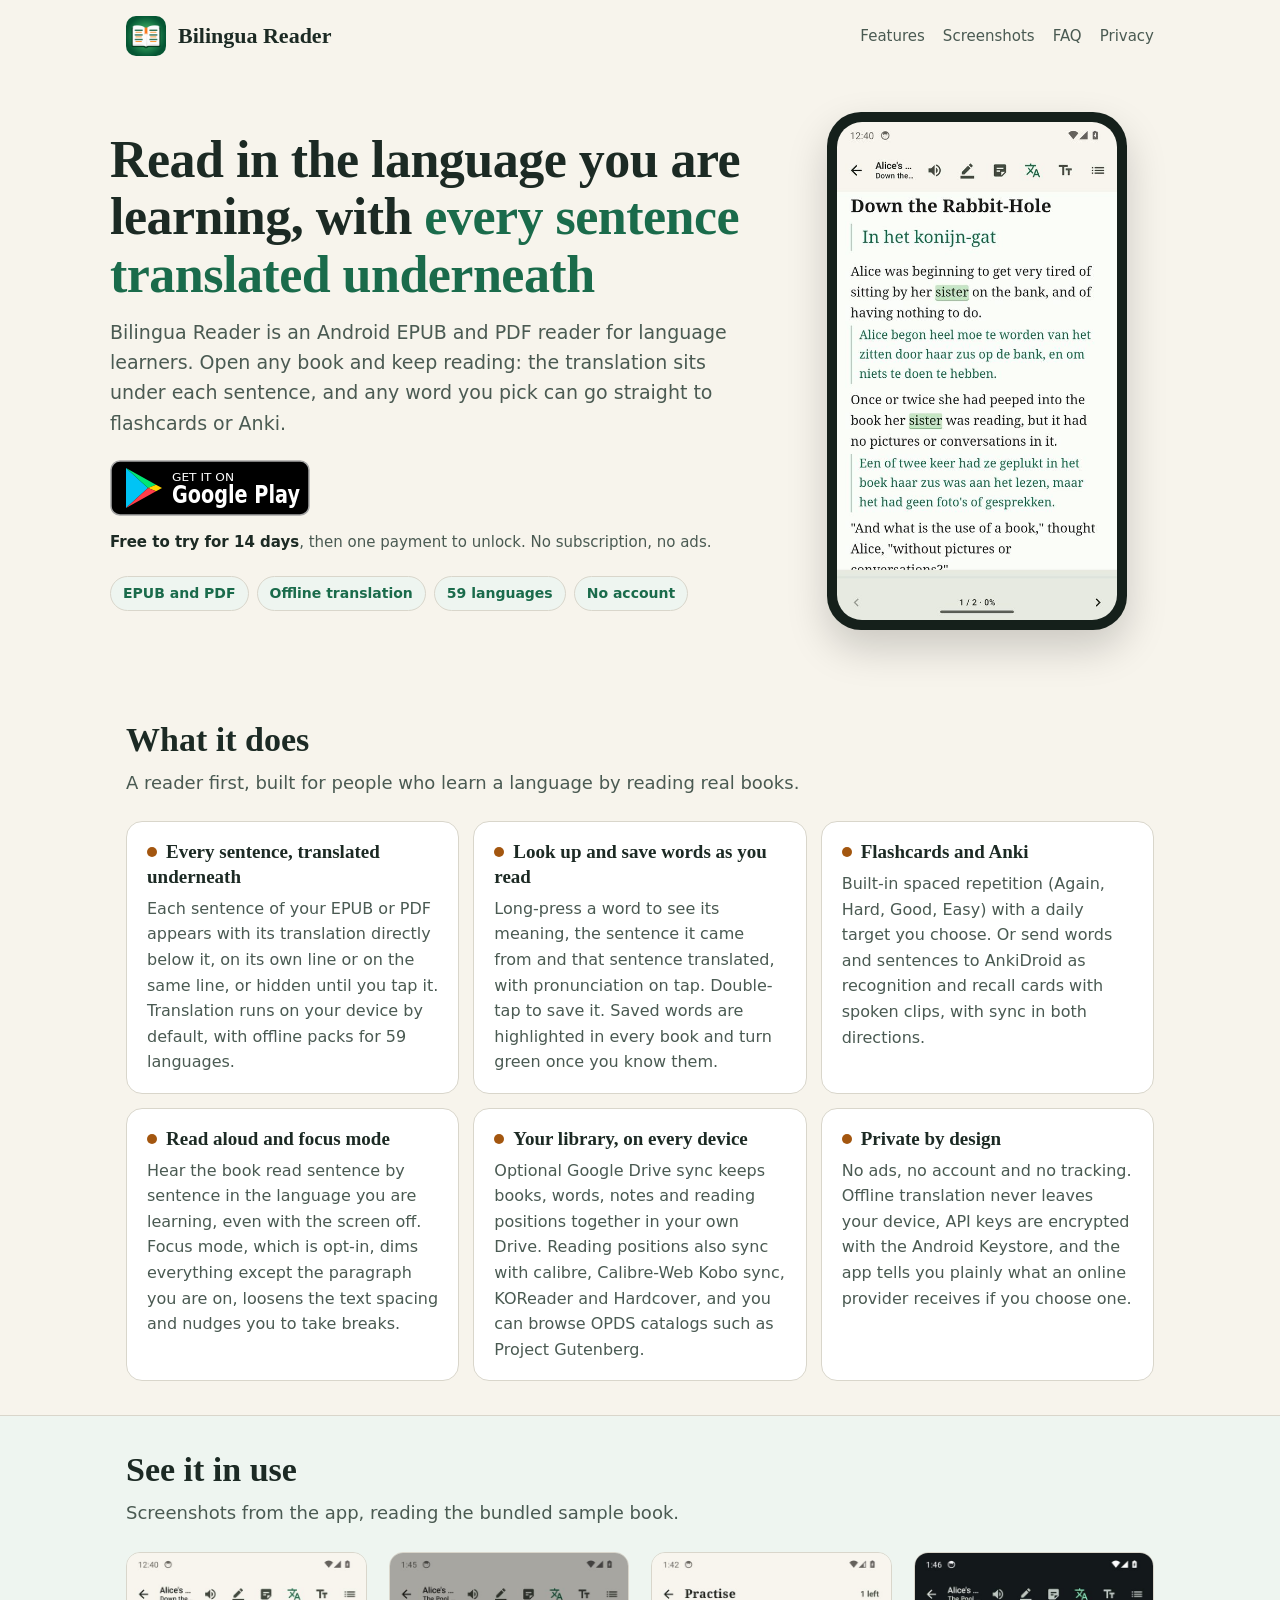
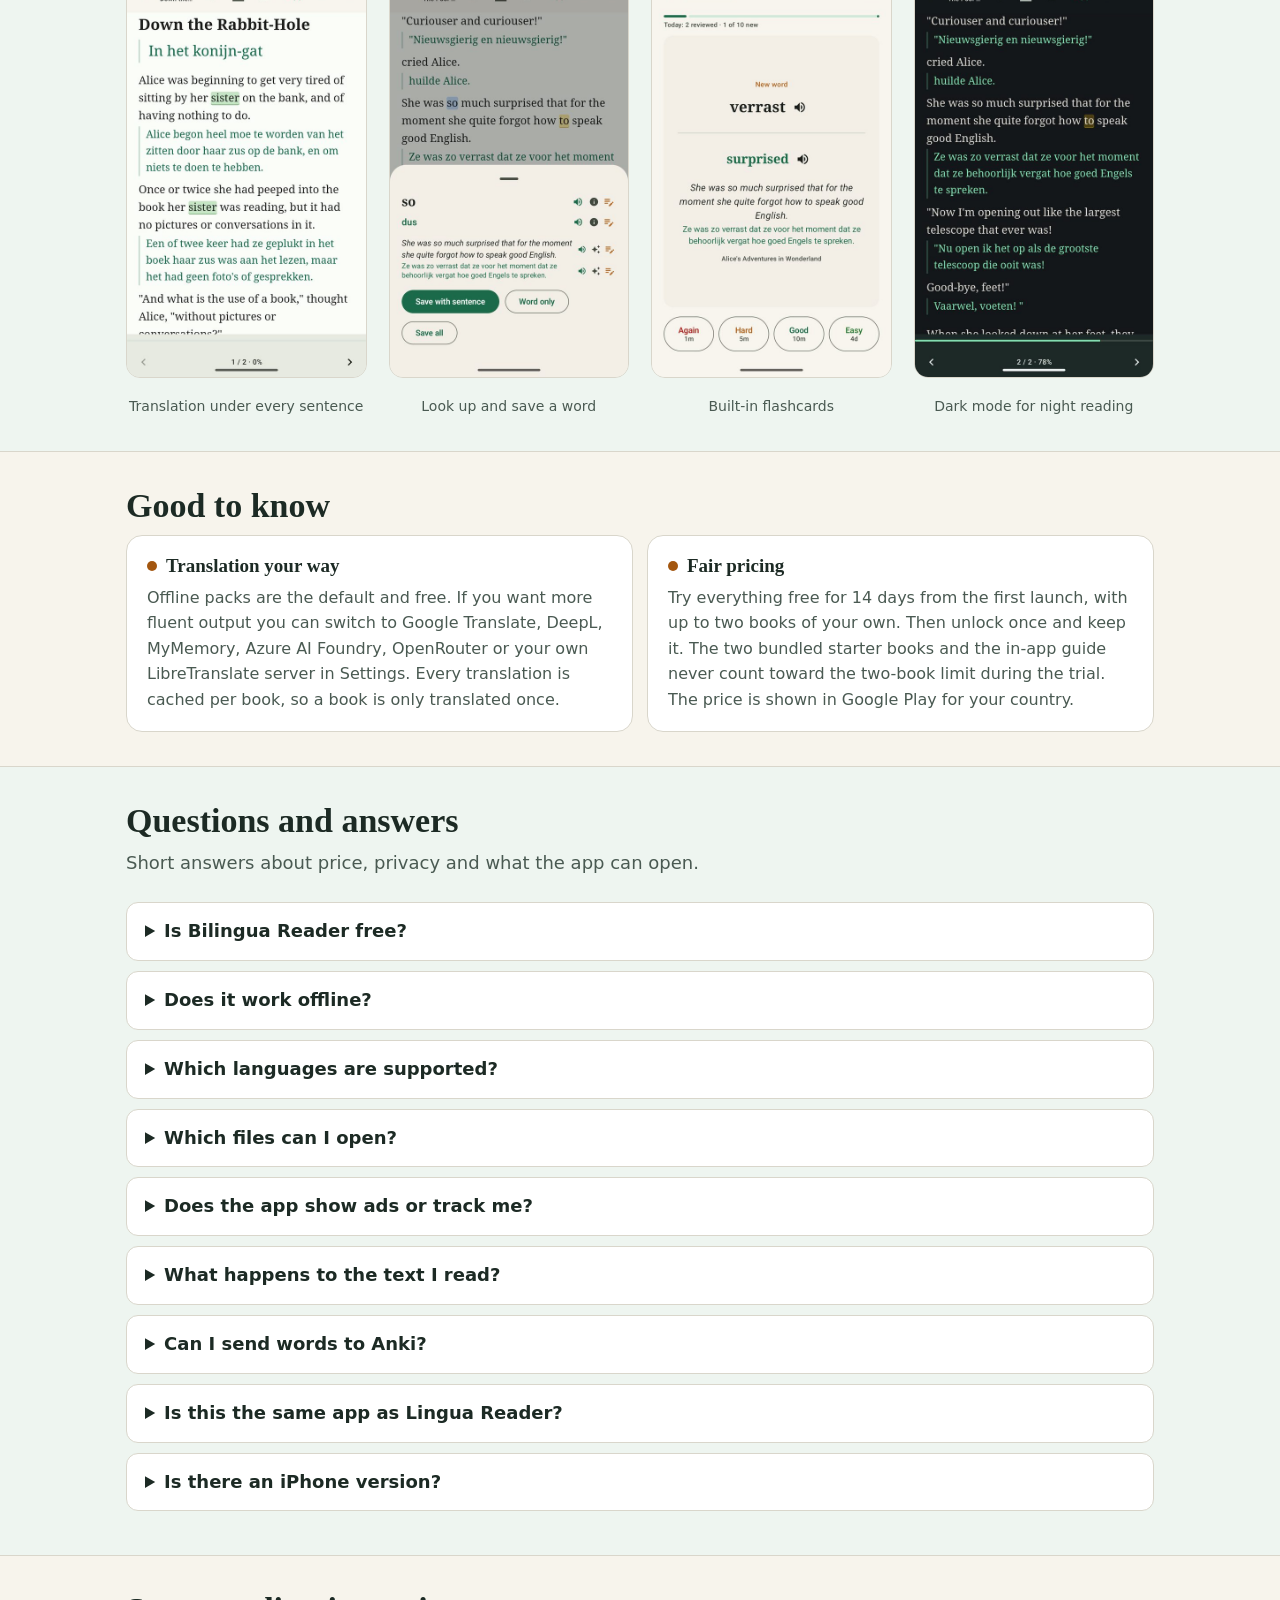
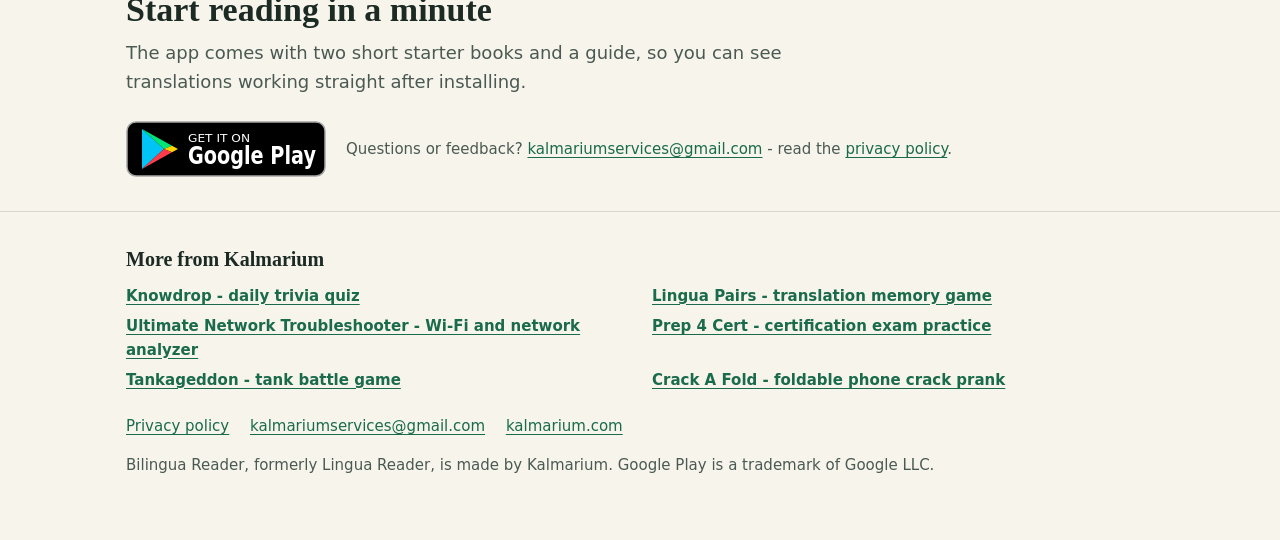
==== index.html @ aeceac7e "Add landing page, privacy policy HTML, SEO files and Pages config for bilingua.kalmarium.com Static " ====
<!doctype html>
<html lang="en">
<head>
<meta charset="utf-8">
<meta name="viewport" content="width=device-width, initial-scale=1">
<title>Bilingua Reader: Bilingual EPUB and PDF Reader for Learners</title>
<meta name="description" content="Android EPUB and PDF reader that shows every sentence with its translation underneath. Offline translation, no ads, a 14-day free trial.">
<link rel="canonical" href="https://bilingua.kalmarium.com/">
<meta name="theme-color" content="#1a6b4b">
<link rel="icon" type="image/png" href="/img/favicon.png">
<link rel="apple-touch-icon" href="/img/apple-touch-icon.png">
<meta property="og:site_name" content="Bilingua Reader">
<meta property="og:type" content="website">
<meta property="og:title" content="Bilingua Reader: Bilingual EPUB and PDF Reader for Learners">
<meta property="og:description" content="Android EPUB and PDF reader that shows every sentence with its translation underneath. Offline translation, no ads, a 14-day free trial.">
<meta property="og:url" content="https://bilingua.kalmarium.com/">
<meta property="og:image" content="https://bilingua.kalmarium.com/img/og-image.jpg">
<meta property="og:image:width" content="1200">
<meta property="og:image:height" content="630">
<meta property="og:image:alt" content="Bilingua Reader showing a book with each sentence translated underneath">
<meta name="twitter:card" content="summary_large_image">
<meta name="twitter:title" content="Bilingua Reader: Bilingual EPUB and PDF Reader for Learners">
<meta name="twitter:description" content="Android EPUB and PDF reader that shows every sentence with its translation underneath. Offline translation, no ads, a 14-day free trial.">
<meta name="twitter:image" content="https://bilingua.kalmarium.com/img/og-image.jpg">
<link rel="stylesheet" href="/style.css">
<script type="application/ld+json">
{
  "@context": "https://schema.org",
  "@type": "MobileApplication",
  "name": "Bilingua Reader",
  "alternateName": [
    "Bilingua: Bilingual Books EPUB",
    "Lingua Reader"
  ],
  "operatingSystem": "Android",
  "applicationCategory": "EducationalApplication",
  "description": "An EPUB and PDF reader for language learners. Every sentence is shown with its translation underneath, translation runs offline by default, and words you save go to built-in flashcards or AnkiDroid. Free to install with a 14-day free trial and a one-time in-app purchase to unlock it. No ads, no account, no tracking.",
  "url": "https://bilingua.kalmarium.com/",
  "installUrl": "https://play.google.com/store/apps/details?id=com.lingua.reader&referrer=utm_source%3Dwebsite%26utm_medium%3Dhero",
  "image": "https://bilingua.kalmarium.com/img/og-image.jpg",
  "screenshot": [
    "https://bilingua.kalmarium.com/img/reading.jpg",
    "https://bilingua.kalmarium.com/img/lookup.jpg",
    "https://bilingua.kalmarium.com/img/practice.jpg",
    "https://bilingua.kalmarium.com/img/dark.jpg"
  ],
  "inLanguage": "en",
  "offers": {
    "@type": "Offer",
    "price": "0",
    "priceCurrency": "EUR",
    "availability": "https://schema.org/InStock",
    "url": "https://play.google.com/store/apps/details?id=com.lingua.reader&referrer=utm_source%3Dwebsite%26utm_medium%3Dhero"
  },
  "publisher": {
    "@type": "Organization",
    "name": "Kalmarium",
    "url": "https://kalmarium.com"
  }
}
</script>
<script type="application/ld+json">
{
  "@context": "https://schema.org",
  "@type": "FAQPage",
  "mainEntity": [
    {
      "@type": "Question",
      "name": "Is Bilingua Reader free?",
      "acceptedAnswer": {
        "@type": "Answer",
        "text": "It is free to download and free to try. You get 14 days with everything unlocked, including up to two books of your own. After that you unlock it once with a single payment through Google Play. There is no subscription, and the purchase belongs to your Google account, so it follows you to a new phone."
      }
    },
    {
      "@type": "Question",
      "name": "Does it work offline?",
      "acceptedAnswer": {
        "@type": "Answer",
        "text": "Yes. By default translation runs on your device with downloadable language packs, so nothing you read is sent anywhere and it works without a connection. You download each pack once. Online translation providers are optional."
      }
    },
    {
      "@type": "Question",
      "name": "Which languages are supported?",
      "acceptedAnswer": {
        "@type": "Answer",
        "text": "The offline packs cover 59 languages, and the Languages screen shows what is already on your device. Online providers such as Google Translate, DeepL, MyMemory, Azure AI Foundry, OpenRouter or your own LibreTranslate server can be switched on in Settings if you want more fluent output."
      }
    },
    {
      "@type": "Question",
      "name": "Which files can I open?",
      "acceptedAnswer": {
        "@type": "Answer",
        "text": "EPUB books and PDFs. A PDF is re-flowed into readable text so sentence translation works there too. DRM-protected books cannot be opened, and a scanned PDF without a text layer cannot be translated because the app has no OCR."
      }
    },
    {
      "@type": "Question",
      "name": "Does the app show ads or track me?",
      "acceptedAnswer": {
        "@type": "Answer",
        "text": "No. Bilingua Reader contains no advertising and no analytics or tracking software. It needs no account, and the developer runs no server that receives your reading. See the privacy policy for the details."
      }
    },
    {
      "@type": "Question",
      "name": "What happens to the text I read?",
      "acceptedAnswer": {
        "@type": "Answer",
        "text": "With the default offline translation it stays on your device. If you choose an online provider, the sentence being translated goes directly from your device to that provider using a key you supply, and the app tells you so before you switch. Optional sync stores your data in your own Google Drive."
      }
    },
    {
      "@type": "Question",
      "name": "Can I send words to Anki?",
      "acceptedAnswer": {
        "@type": "Answer",
        "text": "Yes. Saved words and sentences can go to AnkiDroid as ready-made cards, with spoken clips on both sides, and the sync runs both ways. Without AnkiDroid you can export an Anki-ready file. The app also has its own flashcards with spaced repetition."
      }
    },
    {
      "@type": "Question",
      "name": "Is this the same app as Lingua Reader?",
      "acceptedAnswer": {
        "@type": "Answer",
        "text": "Yes. Lingua Reader was renamed Bilingua Reader in version 5.0. Your library, saved words, notes and settings were kept. On Google Play the listing is called Bilingua: Bilingual Books EPUB."
      }
    },
    {
      "@type": "Question",
      "name": "Is there an iPhone version?",
      "acceptedAnswer": {
        "@type": "Answer",
        "text": "Not at the moment. Bilingua Reader is an Android app, available on Google Play."
      }
    }
  ]
}
</script>
<script defer src="https://overwatch.kalmarium.com/h.js" data-app="lingua-reader"></script>
</head>
<body>
<a class="skip" href="#main">Skip to content</a>
<header class="site">
  <div class="wrap">
    <a class="brand" href="/"><img src="/img/icon-192.png" width="40" height="40" alt="Bilingua Reader app icon">Bilingua Reader</a>
    <nav aria-label="Main">
      <a href="/#features">Features</a>
      <a href="/#screens">Screenshots</a>
      <a href="/#faq">FAQ</a>
      <a href="/privacy-policy.html">Privacy</a>
    </nav>
  </div>
</header>
<main id="main">
  <div class="wrap hero">
    <div>
      <h1>Read in the language you are learning, with <em>every sentence translated underneath</em></h1>
      <p class="lead">Bilingua Reader is an Android EPUB and PDF reader for language learners. Open any book and keep reading: the translation sits under each sentence, and any word you pick can go straight to flashcards or Anki.</p>
      <div class="cta">
        <a class="badge" href="https://play.google.com/store/apps/details?id=com.lingua.reader&amp;referrer=utm_source%3Dwebsite%26utm_medium%3Dhero" aria-label="Get it on Google Play" rel="noopener">
  <svg xmlns="http://www.w3.org/2000/svg" viewBox="0 0 200 56" aria-hidden="true" focusable="false">
    <rect x="1" y="1" width="198" height="54" rx="9" fill="#000" stroke="#a6a6a6" stroke-width="1.5"/>
    <g transform="translate(14 6)">
      <polygon points="2,2 24,22 2,42" fill="#00c4f5"/>
      <polygon points="2,2 32,18.7 24,22" fill="#00e676"/>
      <polygon points="24,22 32,18.7 38,22 32,25.3" fill="#ffd400"/>
      <polygon points="2,42 24,22 32,25.3" fill="#ff3d4a"/>
    </g>
    <text x="62" y="21" fill="#fff" font-family="system-ui, Arial, sans-serif" font-size="11" textLength="62" lengthAdjust="spacingAndGlyphs">GET IT ON</text>
    <text x="62" y="43" fill="#fff" font-family="system-ui, Arial, sans-serif" font-size="24" font-weight="600" textLength="128" lengthAdjust="spacingAndGlyphs">Google Play</text>
  </svg>
</a>
        <p class="price-note"><strong>Free to try for 14 days</strong>, then one payment to unlock. No subscription, no ads.</p>
      </div>
      <ul class="pills">
        <li>EPUB and PDF</li>
        <li>Offline translation</li>
        <li>59 languages</li>
        <li>No account</li>
      </ul>
    </div>
    <div class="hero-shot">
      <div class="phone"><img src="/img/reading.jpg" width="540" height="960" alt="Bilingua Reader showing Alice in Wonderland in English with the Dutch translation under each sentence"></div>
    </div>
  </div>

  <section id="features">
    <div class="wrap">
      <h2>What it does</h2>
      <p class="sub">A reader first, built for people who learn a language by reading real books.</p>
      <div class="features">
      <article class="card"><h3>Every sentence, translated underneath</h3><p>Each sentence of your EPUB or PDF appears with its translation directly below it, on its own line or on the same line, or hidden until you tap it. Translation runs on your device by default, with offline packs for 59 languages.</p></article>
      <article class="card"><h3>Look up and save words as you read</h3><p>Long-press a word to see its meaning, the sentence it came from and that sentence translated, with pronunciation on tap. Double-tap to save it. Saved words are highlighted in every book and turn green once you know them.</p></article>
      <article class="card"><h3>Flashcards and Anki</h3><p>Built-in spaced repetition (Again, Hard, Good, Easy) with a daily target you choose. Or send words and sentences to AnkiDroid as recognition and recall cards with spoken clips, with sync in both directions.</p></article>
      <article class="card"><h3>Read aloud and focus mode</h3><p>Hear the book read sentence by sentence in the language you are learning, even with the screen off. Focus mode, which is opt-in, dims everything except the paragraph you are on, loosens the text spacing and nudges you to take breaks.</p></article>
      <article class="card"><h3>Your library, on every device</h3><p>Optional Google Drive sync keeps books, words, notes and reading positions together in your own Drive. Reading positions also sync with calibre, Calibre-Web Kobo sync, KOReader and Hardcover, and you can browse OPDS catalogs such as Project Gutenberg.</p></article>
      <article class="card"><h3>Private by design</h3><p>No ads, no account and no tracking. Offline translation never leaves your device, API keys are encrypted with the Android Keystore, and the app tells you plainly what an online provider receives if you choose one.</p></article>
      </div>
    </div>
  </section>

  <section id="screens" class="band">
    <div class="wrap">
      <h2>See it in use</h2>
      <p class="sub">Screenshots from the app, reading the bundled sample book.</p>
      <div class="shots">
      <figure><img src="/img/reading.jpg" width="540" height="960" loading="lazy" alt="Bilingua Reader showing an English book with the Dutch translation under each sentence"><figcaption>Translation under every sentence</figcaption></figure>
      <figure><img src="/img/lookup.jpg" width="540" height="960" loading="lazy" alt="Word lookup sheet with the translation, the sentence and buttons to save the word"><figcaption>Look up and save a word</figcaption></figure>
      <figure><img src="/img/practice.jpg" width="540" height="960" loading="lazy" alt="A flashcard with Again, Hard, Good and Easy buttons"><figcaption>Built-in flashcards</figcaption></figure>
      <figure><img src="/img/dark.jpg" width="540" height="960" loading="lazy" alt="The reader in dark mode with green translated lines"><figcaption>Dark mode for night reading</figcaption></figure>
      </div>
    </div>
  </section>

  <section id="good-to-know">
    <div class="wrap">
      <h2>Good to know</h2>
      <div class="two">
        <article class="card">
          <h3>Translation your way</h3>
          <p>Offline packs are the default and free. If you want more fluent output you can switch to Google Translate, DeepL, MyMemory, Azure AI Foundry, OpenRouter or your own LibreTranslate server in Settings. Every translation is cached per book, so a book is only translated once.</p>
        </article>
        <article class="card">
          <h3>Fair pricing</h3>
          <p>Try everything free for 14 days from the first launch, with up to two books of your own. Then unlock once and keep it. The two bundled starter books and the in-app guide never count toward the two-book limit during the trial. The price is shown in Google Play for your country.</p>
        </article>
      </div>
    </div>
  </section>

  <section id="faq" class="band">
    <div class="wrap">
      <h2>Questions and answers</h2>
      <p class="sub">Short answers about price, privacy and what the app can open.</p>
      <details><summary>Is Bilingua Reader free?</summary><p>It is free to download and free to try. You get 14 days with everything unlocked, including up to two books of your own. After that you unlock it once with a single payment through Google Play. There is no subscription, and the purchase belongs to your Google account, so it follows you to a new phone.</p></details>
      <details><summary>Does it work offline?</summary><p>Yes. By default translation runs on your device with downloadable language packs, so nothing you read is sent anywhere and it works without a connection. You download each pack once. Online translation providers are optional.</p></details>
      <details><summary>Which languages are supported?</summary><p>The offline packs cover 59 languages, and the Languages screen shows what is already on your device. Online providers such as Google Translate, DeepL, MyMemory, Azure AI Foundry, OpenRouter or your own LibreTranslate server can be switched on in Settings if you want more fluent output.</p></details>
      <details><summary>Which files can I open?</summary><p>EPUB books and PDFs. A PDF is re-flowed into readable text so sentence translation works there too. DRM-protected books cannot be opened, and a scanned PDF without a text layer cannot be translated because the app has no OCR.</p></details>
      <details><summary>Does the app show ads or track me?</summary><p>No. Bilingua Reader contains no advertising and no analytics or tracking software. It needs no account, and the developer runs no server that receives your reading. See the privacy policy for the details.</p></details>
      <details><summary>What happens to the text I read?</summary><p>With the default offline translation it stays on your device. If you choose an online provider, the sentence being translated goes directly from your device to that provider using a key you supply, and the app tells you so before you switch. Optional sync stores your data in your own Google Drive.</p></details>
      <details><summary>Can I send words to Anki?</summary><p>Yes. Saved words and sentences can go to AnkiDroid as ready-made cards, with spoken clips on both sides, and the sync runs both ways. Without AnkiDroid you can export an Anki-ready file. The app also has its own flashcards with spaced repetition.</p></details>
      <details><summary>Is this the same app as Lingua Reader?</summary><p>Yes. Lingua Reader was renamed Bilingua Reader in version 5.0. Your library, saved words, notes and settings were kept. On Google Play the listing is called Bilingua: Bilingual Books EPUB.</p></details>
      <details><summary>Is there an iPhone version?</summary><p>Not at the moment. Bilingua Reader is an Android app, available on Google Play.</p></details>
    </div>
  </section>

  <section id="get">
    <div class="wrap">
      <h2>Start reading in a minute</h2>
      <p class="sub">The app comes with two short starter books and a guide, so you can see translations working straight after installing.</p>
      <div class="cta">
        <a class="badge" href="https://play.google.com/store/apps/details?id=com.lingua.reader&amp;referrer=utm_source%3Dwebsite%26utm_medium%3Dhero" aria-label="Get it on Google Play" rel="noopener">
  <svg xmlns="http://www.w3.org/2000/svg" viewBox="0 0 200 56" aria-hidden="true" focusable="false">
    <rect x="1" y="1" width="198" height="54" rx="9" fill="#000" stroke="#a6a6a6" stroke-width="1.5"/>
    <g transform="translate(14 6)">
      <polygon points="2,2 24,22 2,42" fill="#00c4f5"/>
      <polygon points="2,2 32,18.7 24,22" fill="#00e676"/>
      <polygon points="24,22 32,18.7 38,22 32,25.3" fill="#ffd400"/>
      <polygon points="2,42 24,22 32,25.3" fill="#ff3d4a"/>
    </g>
    <text x="62" y="21" fill="#fff" font-family="system-ui, Arial, sans-serif" font-size="11" textLength="62" lengthAdjust="spacingAndGlyphs">GET IT ON</text>
    <text x="62" y="43" fill="#fff" font-family="system-ui, Arial, sans-serif" font-size="24" font-weight="600" textLength="128" lengthAdjust="spacingAndGlyphs">Google Play</text>
  </svg>
</a>
        <p class="price-note">Questions or feedback? <a href="mailto:kalmariumservices@gmail.com">kalmariumservices@gmail.com</a> - read the <a href="/privacy-policy.html">privacy policy</a>.</p>
      </div>
    </div>
  </section>
</main>
<footer class="site">
  <div class="wrap">
    <h2>More from Kalmarium</h2>
    <ul class="more">
      <li><a href="https://knowdrop.kalmarium.com">Knowdrop - daily trivia quiz</a></li>
      <li><a href="https://lingua.kalmarium.com">Lingua Pairs - translation memory game</a></li>
      <li><a href="https://netcheck.kalmarium.com">Ultimate Network Troubleshooter - Wi-Fi and network analyzer</a></li>
      <li><a href="https://prep4cert.kalmarium.com">Prep 4 Cert - certification exam practice</a></li>
      <li><a href="https://tankageddon.kalmarium.com">Tankageddon - tank battle game</a></li>
      <li><a href="https://crackafold.kalmarium.com">Crack A Fold - foldable phone crack prank</a></li>
    </ul>
    <p class="legal"><a href="/privacy-policy.html">Privacy policy</a> <a href="mailto:kalmariumservices@gmail.com">kalmariumservices@gmail.com</a> <a href="https://kalmarium.com">kalmarium.com</a></p>
    <p>Bilingua Reader, formerly Lingua Reader, is made by Kalmarium. Google Play is a trademark of Google LLC.</p>
  </div>
</footer>
</body>
</html>
---- style.css ----
:root {
  --bg: #f7f4ec;
  --surface: #ffffff;
  --surface-2: #eef5f0;
  --ink: #1c2a24;
  --muted: #4a5a52;
  --green: #1a6b4b;
  --green-ink: #ffffff;
  --accent: #a3560f;
  --line: #d9d6cb;
  --radius: 16px;
  --serif: Georgia, Cambria, "Times New Roman", serif;
  --sans: system-ui, -apple-system, "Segoe UI", Roboto, "Helvetica Neue", Arial, sans-serif;
}
@media (prefers-color-scheme: dark) {
  :root {
    --bg: #121a16;
    --surface: #1a2520;
    --surface-2: #1f2d26;
    --ink: #eee9dd;
    --muted: #b7c2ba;
    --green: #6fd3a0;
    --green-ink: #0e1e16;
    --accent: #e8a05a;
    --line: #2f3d36;
  }
}
* { box-sizing: border-box; }
html { scroll-behavior: smooth; }
body {
  margin: 0;
  background: var(--bg);
  color: var(--ink);
  font: 17px/1.6 var(--sans);
  -webkit-text-size-adjust: 100%;
}
img { max-width: 100%; height: auto; }
a { color: var(--green); text-underline-offset: 3px; }
a:hover { text-decoration-thickness: 2px; }
a:focus-visible, summary:focus-visible { outline: 3px solid var(--accent); outline-offset: 3px; border-radius: 6px; }
.wrap { max-width: 1060px; margin: 0 auto; padding: 0 16px; }
.skip { position: absolute; left: -999px; top: 0; background: var(--green); color: var(--green-ink); padding: 8px 14px; z-index: 10; }
.skip:focus { left: 8px; top: 8px; }

header.site { padding: 16px 0; }
header.site .wrap { display: flex; align-items: center; justify-content: space-between; gap: 12px; flex-wrap: wrap; }
.brand { display: flex; align-items: center; gap: 12px; text-decoration: none; color: var(--ink); font: 700 22px/1.1 var(--serif); }
.brand img { border-radius: 10px; display: block; }
header.site nav { display: flex; gap: 18px; flex-wrap: wrap; font-size: 15px; }
header.site nav a { color: var(--muted); text-decoration: none; padding: 4px 0; }
header.site nav a:hover { color: var(--green); text-decoration: underline; }

.hero { display: grid; gap: 28px; padding: 24px 0 40px; align-items: center; }
.hero h1 { font: 700 clamp(32px, 7vw, 52px)/1.1 var(--serif); margin: 0 0 14px; letter-spacing: -0.01em; }
.hero h1 em { font-style: normal; color: var(--green); }
.lead { font-size: 19px; color: var(--muted); margin: 0 0 22px; max-width: 34em; }
.cta { display: flex; flex-wrap: wrap; align-items: center; gap: 14px 20px; }
.badge { display: inline-block; line-height: 0; border-radius: 10px; }
.badge svg { display: block; height: 56px; width: auto; }
.price-note { margin: 0; font-size: 15px; color: var(--muted); }
.price-note strong { color: var(--ink); }
.pills { list-style: none; padding: 0; margin: 22px 0 0; display: flex; flex-wrap: wrap; gap: 8px; }
.pills li { background: var(--surface-2); color: var(--green); font-weight: 600; font-size: 14px; padding: 5px 12px; border-radius: 999px; border: 1px solid var(--line); }
.hero-shot { justify-self: center; }
.phone { background: #15201b; border-radius: 34px; padding: 10px; width: min(300px, 78vw); box-shadow: 0 18px 40px rgba(0, 0, 0, 0.18); }
.phone img { display: block; border-radius: 25px; width: 100%; }

section { padding: 34px 0; }
section > .wrap > h2, section h2.title { font: 700 clamp(26px, 4.5vw, 34px)/1.2 var(--serif); margin: 0 0 8px; }
.sub { color: var(--muted); margin: 0 0 24px; max-width: 40em; }

.features { display: grid; gap: 14px; grid-template-columns: 1fr; }
.card { background: var(--surface); border: 1px solid var(--line); border-radius: var(--radius); padding: 18px 20px; }
.card h3 { margin: 0 0 6px; font: 700 19px/1.3 var(--serif); }
.card h3::before { content: ""; display: inline-block; width: 10px; height: 10px; border-radius: 50%; background: var(--accent); margin-right: 9px; vertical-align: 1px; }
.card p { margin: 0; color: var(--muted); font-size: 16px; }

.shots { display: grid; gap: 22px; grid-template-columns: repeat(2, 1fr); }
.shots figure { margin: 0; text-align: center; }
.shots img { border-radius: 14px; border: 1px solid var(--line); background: var(--surface); width: 100%; max-width: 260px; }
.shots figcaption { font-size: 14px; color: var(--muted); margin-top: 8px; }

.two { display: grid; gap: 14px; }
.facts { margin: 0; padding-left: 20px; color: var(--muted); }
.facts li { margin: 6px 0; }
.facts strong { color: var(--ink); }

details { background: var(--surface); border: 1px solid var(--line); border-radius: 12px; padding: 0 18px; margin: 0 0 10px; }
summary { cursor: pointer; font-weight: 650; padding: 14px 0; }
details p { margin: 0 0 14px; color: var(--muted); }

.band { background: var(--surface-2); border-top: 1px solid var(--line); border-bottom: 1px solid var(--line); }
.band .cta { margin-top: 4px; }

footer.site { padding: 34px 0 48px; font-size: 15px; color: var(--muted); border-top: 1px solid var(--line); }
footer.site h2 { font: 700 20px/1.3 var(--serif); color: var(--ink); margin: 0 0 12px; }
.more { list-style: none; margin: 0 0 22px; padding: 0; display: grid; gap: 6px 24px; grid-template-columns: 1fr; }
.more a { font-weight: 600; }
.legal a { margin-right: 16px; }

/* Privacy policy page */
.doc { max-width: 760px; padding-bottom: 40px; }
.doc h1 { font: 700 clamp(28px, 6vw, 40px)/1.2 var(--serif); margin: 12px 0 4px; }
.doc h2 { font: 700 24px/1.3 var(--serif); margin: 34px 0 8px; }
.doc em.updated { color: var(--muted); }
.doc ul { padding-left: 22px; }
.doc li { margin: 6px 0; }

@media (min-width: 720px) {
  body { font-size: 18px; }
  .hero { grid-template-columns: 1.25fr 0.75fr; padding: 40px 0 56px; }
  .features { grid-template-columns: repeat(2, 1fr); }
  .shots { grid-template-columns: repeat(4, 1fr); }
  .two { grid-template-columns: repeat(2, 1fr); }
  .more { grid-template-columns: repeat(2, 1fr); }
}
@media (min-width: 980px) {
  .features { grid-template-columns: repeat(3, 1fr); }
}
@media (prefers-reduced-motion: reduce) {
  html { scroll-behavior: auto; }
}
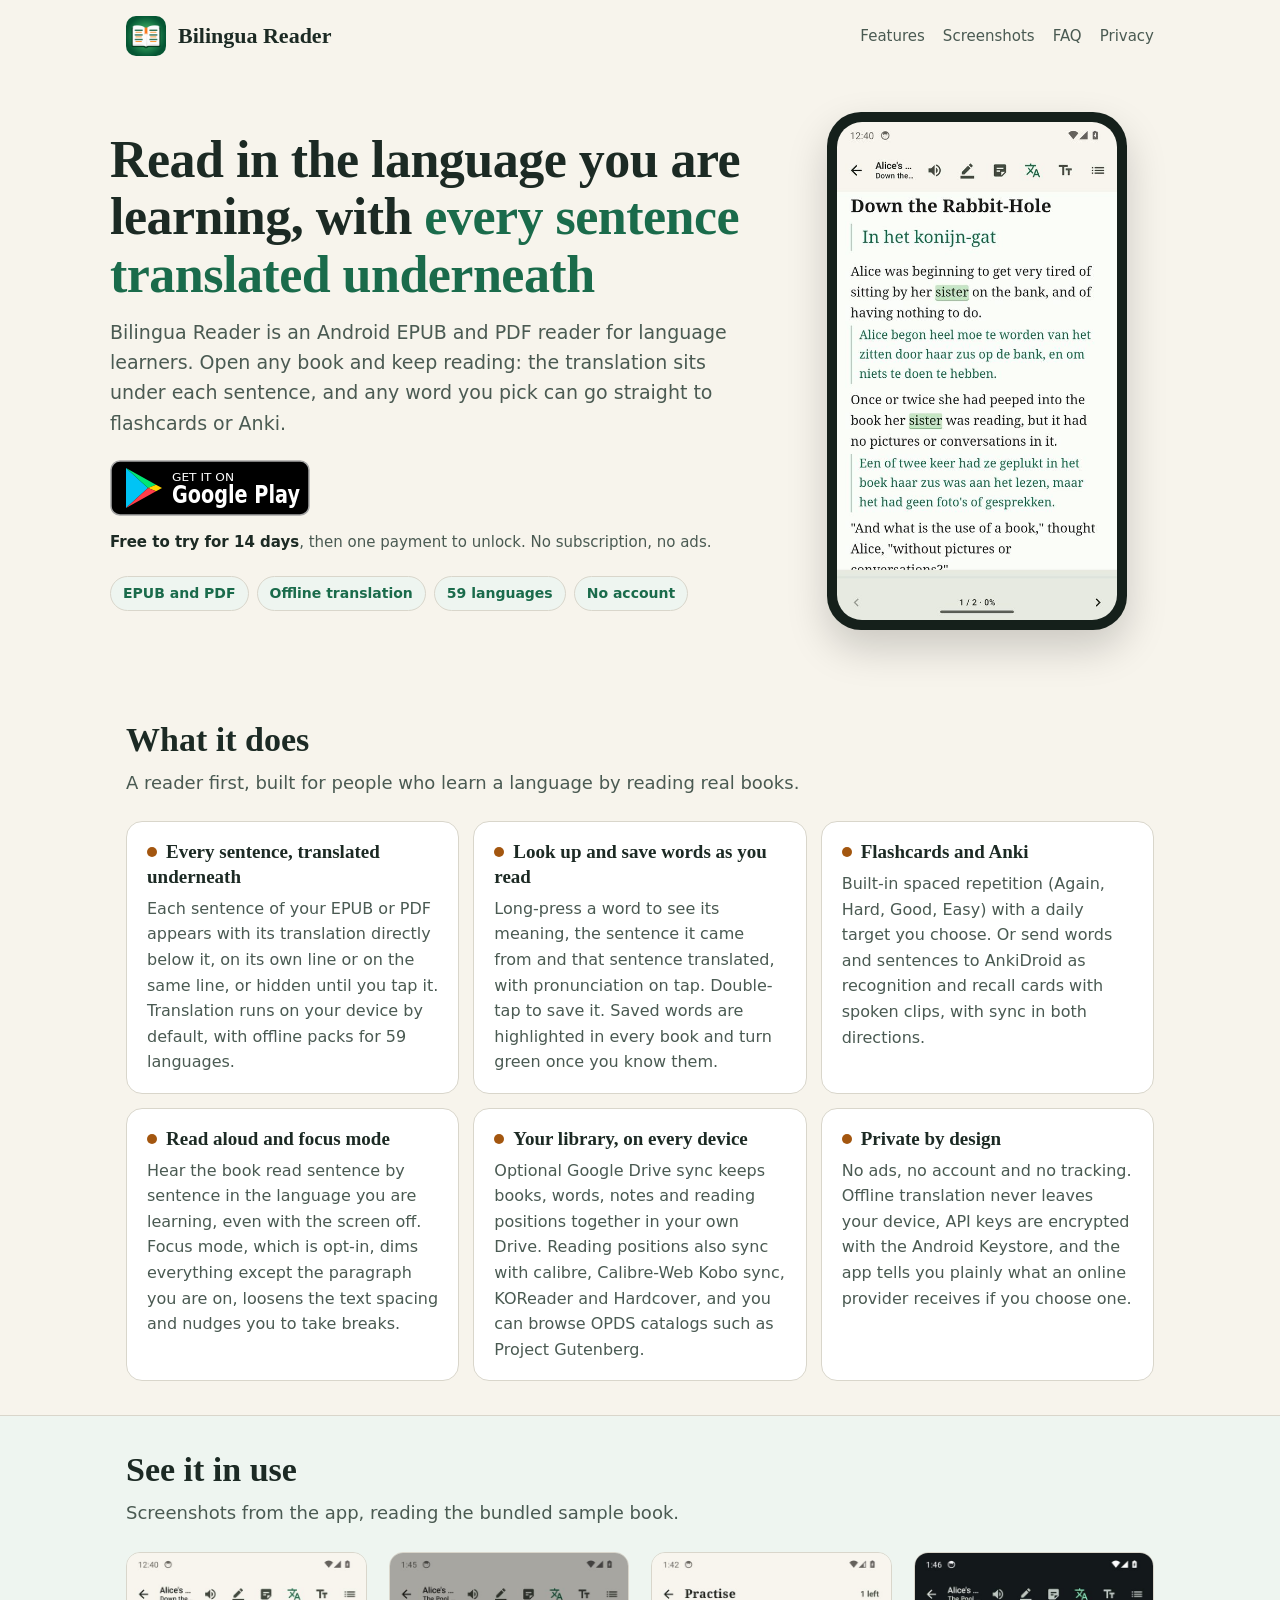
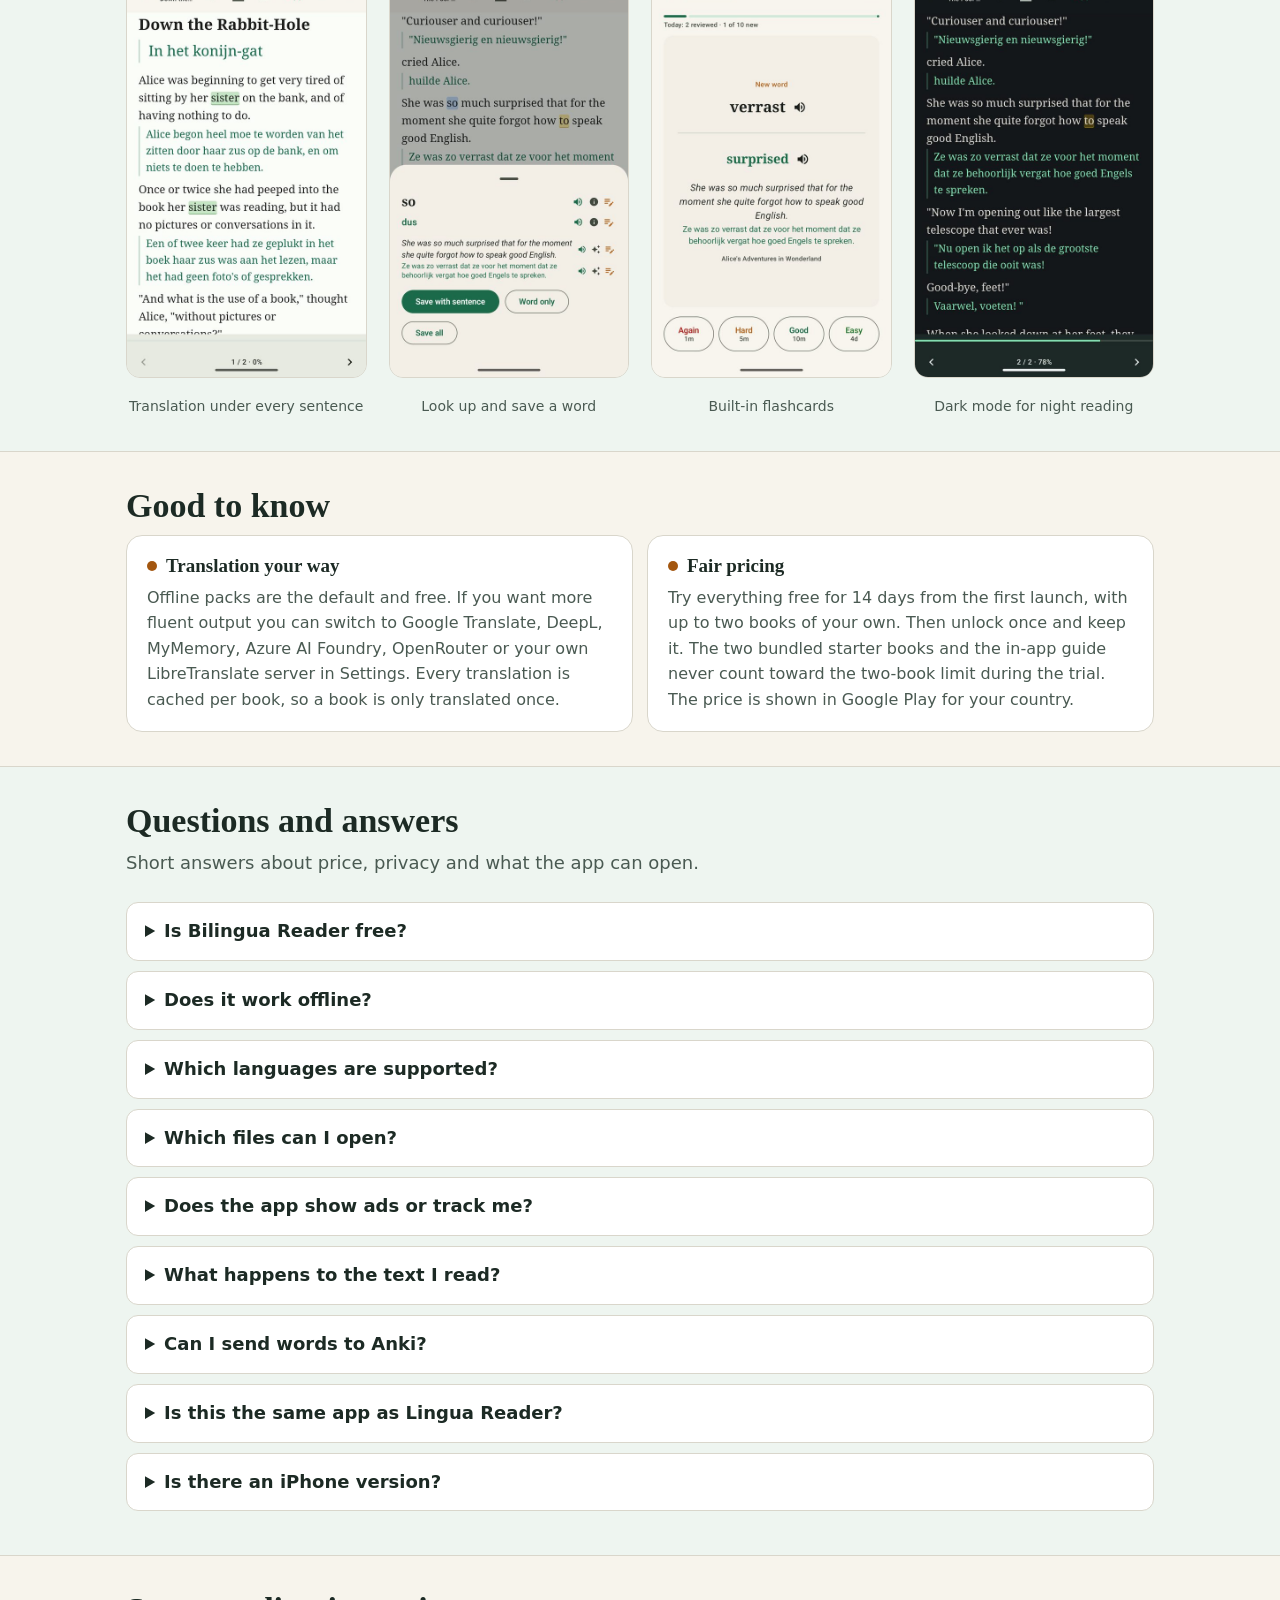
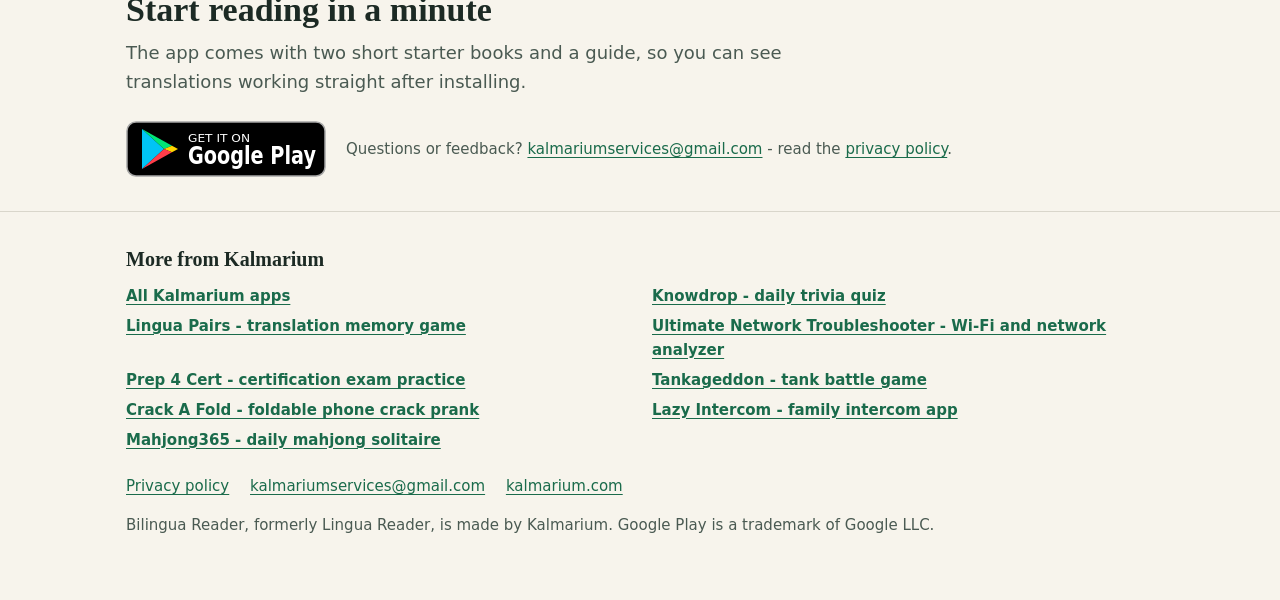
==== commit 6495b70b: "Add All Kalmarium apps backlink and list all other apps in footer Co-Authored-By: Claude Sonnet 5.5 " ====
--- a/index.html
+++ b/index.html
@@ -274,12 +274,15 @@
   <div class="wrap">
     <h2>More from Kalmarium</h2>
     <ul class="more">
+      <li><a href="https://apps.kalmarium.com/?utm_source=lingua-reader&amp;utm_medium=footer">All Kalmarium apps</a></li>
       <li><a href="https://knowdrop.kalmarium.com">Knowdrop - daily trivia quiz</a></li>
       <li><a href="https://lingua.kalmarium.com">Lingua Pairs - translation memory game</a></li>
       <li><a href="https://netcheck.kalmarium.com">Ultimate Network Troubleshooter - Wi-Fi and network analyzer</a></li>
       <li><a href="https://prep4cert.kalmarium.com">Prep 4 Cert - certification exam practice</a></li>
       <li><a href="https://tankageddon.kalmarium.com">Tankageddon - tank battle game</a></li>
       <li><a href="https://crackafold.kalmarium.com">Crack A Fold - foldable phone crack prank</a></li>
+      <li><a href="https://intercom.kalmarium.com">Lazy Intercom - family intercom app</a></li>
+      <li><a href="https://gaborkalmar83.github.io/mahjong365-info/">Mahjong365 - daily mahjong solitaire</a></li>
     </ul>
     <p class="legal"><a href="/privacy-policy.html">Privacy policy</a> <a href="mailto:kalmariumservices@gmail.com">kalmariumservices@gmail.com</a> <a href="https://kalmarium.com">kalmarium.com</a></p>
     <p>Bilingua Reader, formerly Lingua Reader, is made by Kalmarium. Google Play is a trademark of Google LLC.</p>
--- a/style.css
+++ b/style.css
@@ -120,3 +120,9 @@
 @media (prefers-reduced-motion: reduce) {
   html { scroll-behavior: auto; }
 }
+
+.doc .table-wrap { overflow-x: auto; margin: 12px 0; }
+.doc table { border-collapse: collapse; width: 100%; font-size: .92rem; }
+.doc th, .doc td { border: 1px solid var(--line); padding: 6px 9px; text-align: left; vertical-align: top; }
+.doc th { background: var(--surface-2); }
+.doc td { overflow-wrap: anywhere; }
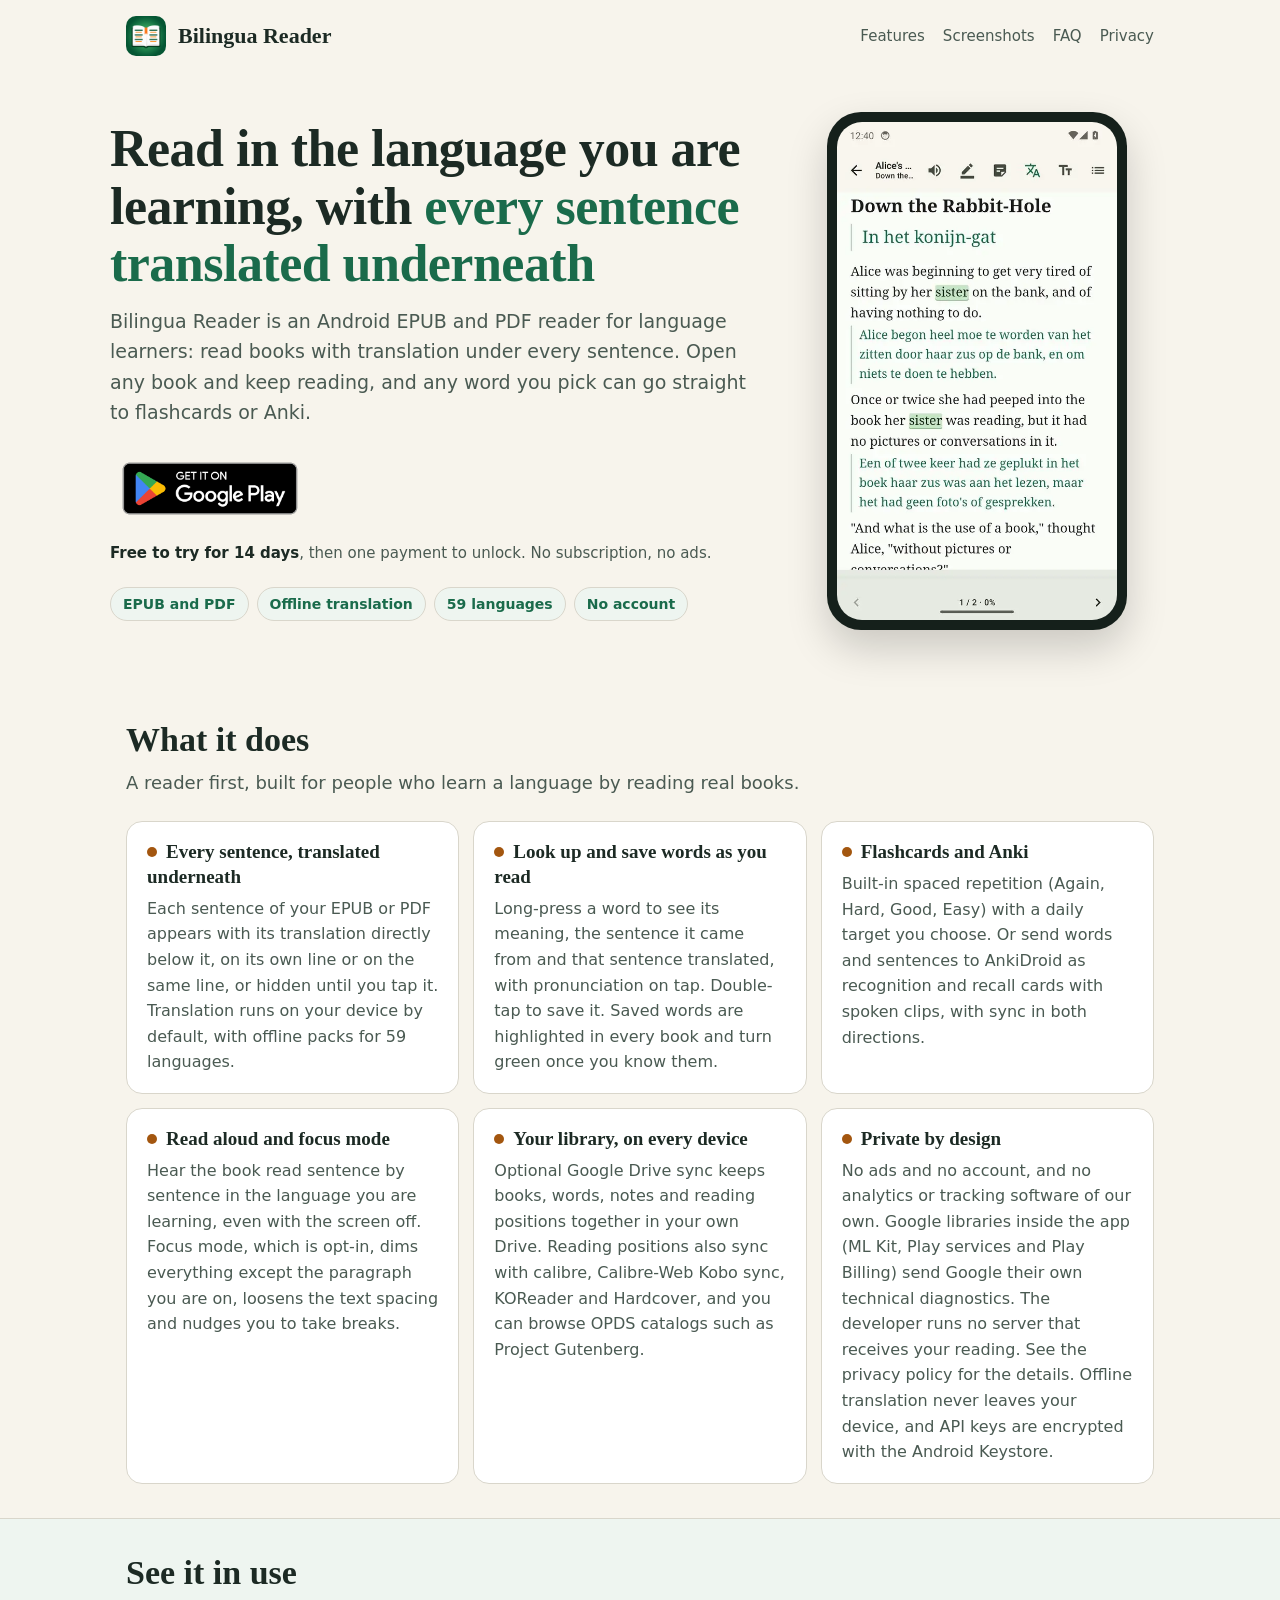
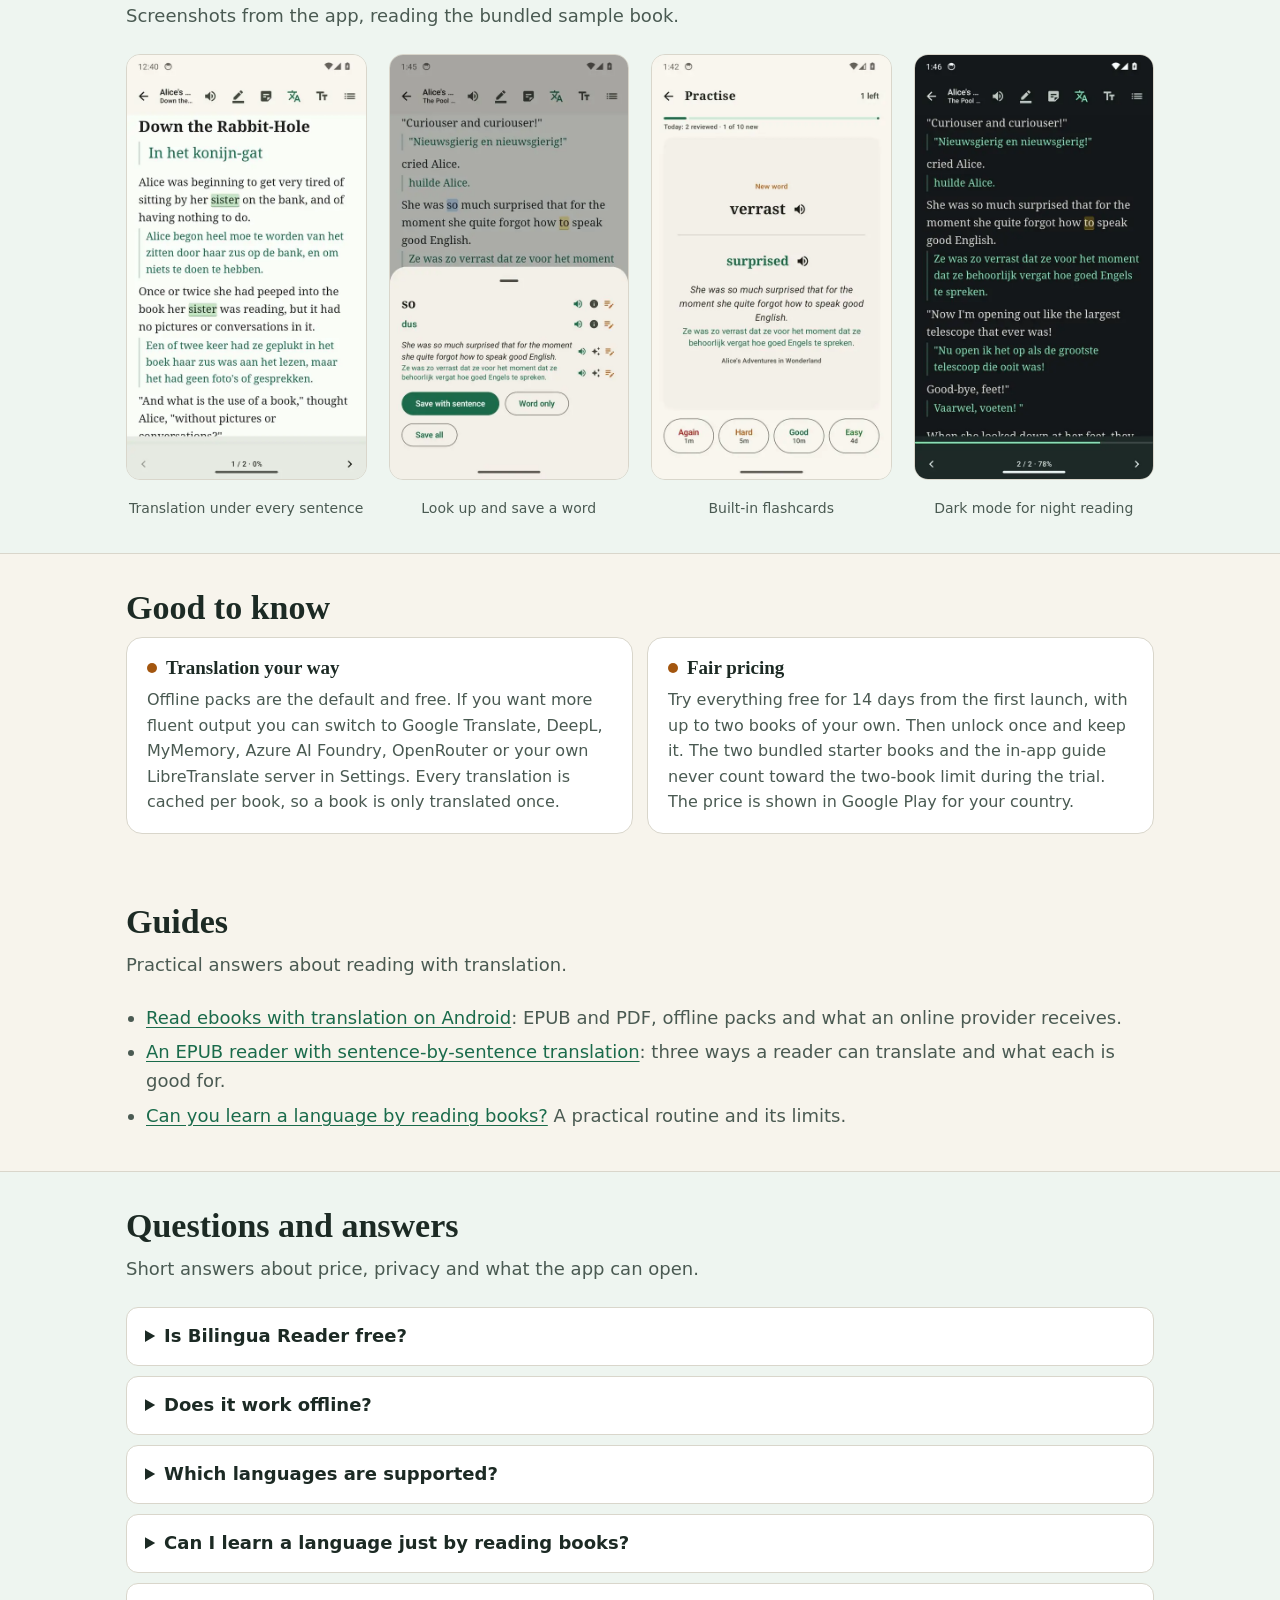
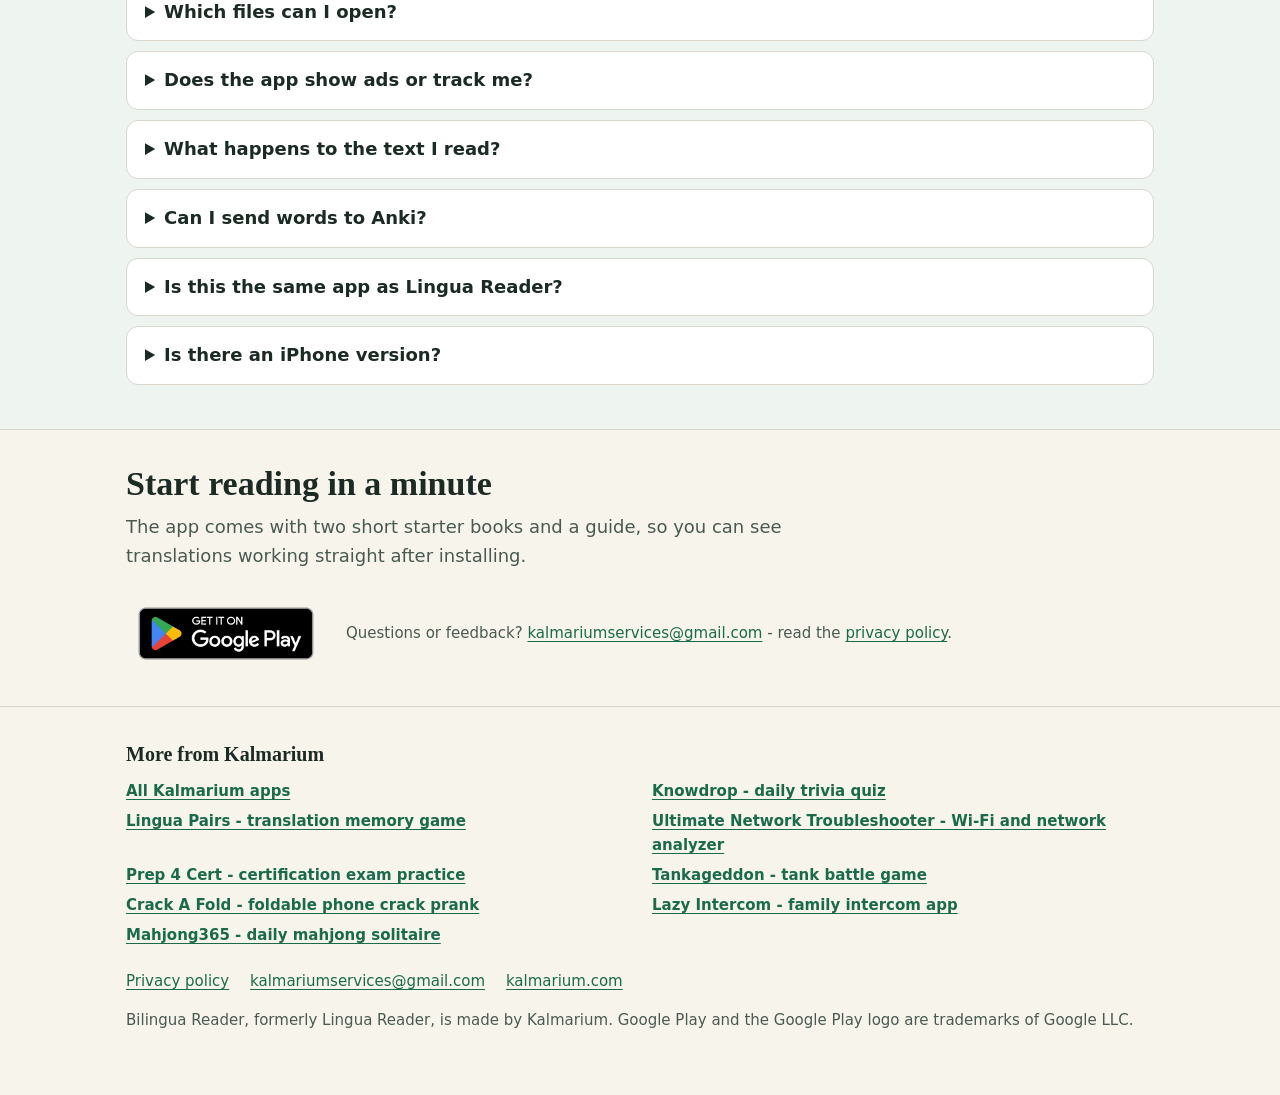
==== commit 0bd769e8: "seo: Bilingua honesty fix for diagnostics wording, FAQ, JSON-LD, WebP screenshots, official Play bad" ====
--- a/index.html
+++ b/index.html
@@ -4,7 +4,7 @@
 <meta charset="utf-8">
 <meta name="viewport" content="width=device-width, initial-scale=1">
 <title>Bilingua Reader: Bilingual EPUB and PDF Reader for Learners</title>
-<meta name="description" content="Android EPUB and PDF reader that shows every sentence with its translation underneath. Offline translation, no ads, a 14-day free trial.">
+<meta name="description" content="Bilingua Reader is an Android EPUB and PDF reader that shows every sentence with its translation underneath. Offline translation, 14-day trial, pay once.">
 <link rel="canonical" href="https://bilingua.kalmarium.com/">
 <meta name="theme-color" content="#1a6b4b">
 <link rel="icon" type="image/png" href="/img/favicon.png">
@@ -12,7 +12,7 @@
 <meta property="og:site_name" content="Bilingua Reader">
 <meta property="og:type" content="website">
 <meta property="og:title" content="Bilingua Reader: Bilingual EPUB and PDF Reader for Learners">
-<meta property="og:description" content="Android EPUB and PDF reader that shows every sentence with its translation underneath. Offline translation, no ads, a 14-day free trial.">
+<meta property="og:description" content="Bilingua Reader is an Android EPUB and PDF reader that shows every sentence with its translation underneath. Offline translation, 14-day trial, pay once.">
 <meta property="og:url" content="https://bilingua.kalmarium.com/">
 <meta property="og:image" content="https://bilingua.kalmarium.com/img/og-image.jpg">
 <meta property="og:image:width" content="1200">
@@ -20,7 +20,7 @@
 <meta property="og:image:alt" content="Bilingua Reader showing a book with each sentence translated underneath">
 <meta name="twitter:card" content="summary_large_image">
 <meta name="twitter:title" content="Bilingua Reader: Bilingual EPUB and PDF Reader for Learners">
-<meta name="twitter:description" content="Android EPUB and PDF reader that shows every sentence with its translation underneath. Offline translation, no ads, a 14-day free trial.">
+<meta name="twitter:description" content="Bilingua Reader is an Android EPUB and PDF reader that shows every sentence with its translation underneath. Offline translation, 14-day trial, pay once.">
 <meta name="twitter:image" content="https://bilingua.kalmarium.com/img/og-image.jpg">
 <link rel="stylesheet" href="/style.css">
 <script type="application/ld+json">
@@ -28,21 +28,31 @@
   "@context": "https://schema.org",
   "@type": "MobileApplication",
   "name": "Bilingua Reader",
+  "@id": "https://bilingua.kalmarium.com/#app",
   "alternateName": [
+    "Bilingua",
     "Bilingua: Bilingual Books EPUB",
     "Lingua Reader"
   ],
   "operatingSystem": "Android",
   "applicationCategory": "EducationalApplication",
-  "description": "An EPUB and PDF reader for language learners. Every sentence is shown with its translation underneath, translation runs offline by default, and words you save go to built-in flashcards or AnkiDroid. Free to install with a 14-day free trial and a one-time in-app purchase to unlock it. No ads, no account, no tracking.",
+  "featureList": [
+    "Offline sentence translation",
+    "EPUB and PDF",
+    "Flashcards",
+    "AnkiDroid sync",
+    "Read aloud",
+    "Focus mode"
+  ],
+  "description": "An EPUB and PDF reader for language learners. Every sentence is shown with its translation underneath, translation runs offline by default, and words you save go to built-in flashcards or AnkiDroid. Free to install with a 14-day free trial and a one-time in-app purchase to unlock it. No ads and no account.",
   "url": "https://bilingua.kalmarium.com/",
   "installUrl": "https://play.google.com/store/apps/details?id=com.lingua.reader&referrer=utm_source%3Dwebsite%26utm_medium%3Dhero",
   "image": "https://bilingua.kalmarium.com/img/og-image.jpg",
   "screenshot": [
-    "https://bilingua.kalmarium.com/img/reading.jpg",
-    "https://bilingua.kalmarium.com/img/lookup.jpg",
-    "https://bilingua.kalmarium.com/img/practice.jpg",
-    "https://bilingua.kalmarium.com/img/dark.jpg"
+    "https://bilingua.kalmarium.com/img/reading.webp",
+    "https://bilingua.kalmarium.com/img/lookup.webp",
+    "https://bilingua.kalmarium.com/img/practice.webp",
+    "https://bilingua.kalmarium.com/img/dark.webp"
   ],
   "inLanguage": "en",
   "offers": {
@@ -90,6 +100,14 @@
     },
     {
       "@type": "Question",
+      "name": "Can I learn a language just by reading books?",
+      "acceptedAnswer": {
+        "@type": "Answer",
+        "text": "Reading with support is one useful part of learning a language. Bilingua keeps the translation at hand, lets you save the words you meet and review them as flashcards, and reads aloud. It does not replace speaking practice or a course."
+      }
+    },
+    {
+      "@type": "Question",
       "name": "Which files can I open?",
       "acceptedAnswer": {
         "@type": "Answer",
@@ -101,7 +119,7 @@
       "name": "Does the app show ads or track me?",
       "acceptedAnswer": {
         "@type": "Answer",
-        "text": "No. Bilingua Reader contains no advertising and no analytics or tracking software. It needs no account, and the developer runs no server that receives your reading. See the privacy policy for the details."
+        "text": "No ads and no account, and no analytics or tracking software of our own. Google libraries inside the app (ML Kit, Play services and Play Billing) send Google their own technical diagnostics. The developer runs no server that receives your reading. See the privacy policy for the details."
       }
     },
     {
@@ -158,20 +176,10 @@
   <div class="wrap hero">
     <div>
       <h1>Read in the language you are learning, with <em>every sentence translated underneath</em></h1>
-      <p class="lead">Bilingua Reader is an Android EPUB and PDF reader for language learners. Open any book and keep reading: the translation sits under each sentence, and any word you pick can go straight to flashcards or Anki.</p>
+      <p class="lead">Bilingua Reader is an Android EPUB and PDF reader for language learners: read books with translation under every sentence. Open any book and keep reading, and any word you pick can go straight to flashcards or Anki.</p>
       <div class="cta">
-        <a class="badge" href="https://play.google.com/store/apps/details?id=com.lingua.reader&amp;referrer=utm_source%3Dwebsite%26utm_medium%3Dhero" aria-label="Get it on Google Play" rel="noopener">
-  <svg xmlns="http://www.w3.org/2000/svg" viewBox="0 0 200 56" aria-hidden="true" focusable="false">
-    <rect x="1" y="1" width="198" height="54" rx="9" fill="#000" stroke="#a6a6a6" stroke-width="1.5"/>
-    <g transform="translate(14 6)">
-      <polygon points="2,2 24,22 2,42" fill="#00c4f5"/>
-      <polygon points="2,2 32,18.7 24,22" fill="#00e676"/>
-      <polygon points="24,22 32,18.7 38,22 32,25.3" fill="#ffd400"/>
-      <polygon points="2,42 24,22 32,25.3" fill="#ff3d4a"/>
-    </g>
-    <text x="62" y="21" fill="#fff" font-family="system-ui, Arial, sans-serif" font-size="11" textLength="62" lengthAdjust="spacingAndGlyphs">GET IT ON</text>
-    <text x="62" y="43" fill="#fff" font-family="system-ui, Arial, sans-serif" font-size="24" font-weight="600" textLength="128" lengthAdjust="spacingAndGlyphs">Google Play</text>
-  </svg>
+        <a class="badge" href="https://play.google.com/store/apps/details?id=com.lingua.reader&amp;referrer=utm_source%3Dwebsite%26utm_medium%3Dhero" aria-label="Get it on Google Play: Bilingua Reader" rel="noopener">
+  <img src="/img/google-play-badge.png" alt="Get it on Google Play" width="646" height="250" style="width:200px;height:auto">
 </a>
         <p class="price-note"><strong>Free to try for 14 days</strong>, then one payment to unlock. No subscription, no ads.</p>
       </div>
@@ -183,7 +191,7 @@
       </ul>
     </div>
     <div class="hero-shot">
-      <div class="phone"><img src="/img/reading.jpg" width="540" height="960" alt="Bilingua Reader showing Alice in Wonderland in English with the Dutch translation under each sentence"></div>
+      <div class="phone"><img src="/img/reading.webp" width="540" height="960" alt="Bilingua Reader showing Alice in Wonderland in English with the Dutch translation under each sentence"></div>
     </div>
   </div>
 
@@ -197,7 +205,7 @@
       <article class="card"><h3>Flashcards and Anki</h3><p>Built-in spaced repetition (Again, Hard, Good, Easy) with a daily target you choose. Or send words and sentences to AnkiDroid as recognition and recall cards with spoken clips, with sync in both directions.</p></article>
       <article class="card"><h3>Read aloud and focus mode</h3><p>Hear the book read sentence by sentence in the language you are learning, even with the screen off. Focus mode, which is opt-in, dims everything except the paragraph you are on, loosens the text spacing and nudges you to take breaks.</p></article>
       <article class="card"><h3>Your library, on every device</h3><p>Optional Google Drive sync keeps books, words, notes and reading positions together in your own Drive. Reading positions also sync with calibre, Calibre-Web Kobo sync, KOReader and Hardcover, and you can browse OPDS catalogs such as Project Gutenberg.</p></article>
-      <article class="card"><h3>Private by design</h3><p>No ads, no account and no tracking. Offline translation never leaves your device, API keys are encrypted with the Android Keystore, and the app tells you plainly what an online provider receives if you choose one.</p></article>
+      <article class="card"><h3>Private by design</h3><p>No ads and no account, and no analytics or tracking software of our own. Google libraries inside the app (ML Kit, Play services and Play Billing) send Google their own technical diagnostics. The developer runs no server that receives your reading. See the privacy policy for the details. Offline translation never leaves your device, and API keys are encrypted with the Android Keystore.</p></article>
       </div>
     </div>
   </section>
@@ -207,10 +215,10 @@
       <h2>See it in use</h2>
       <p class="sub">Screenshots from the app, reading the bundled sample book.</p>
       <div class="shots">
-      <figure><img src="/img/reading.jpg" width="540" height="960" loading="lazy" alt="Bilingua Reader showing an English book with the Dutch translation under each sentence"><figcaption>Translation under every sentence</figcaption></figure>
-      <figure><img src="/img/lookup.jpg" width="540" height="960" loading="lazy" alt="Word lookup sheet with the translation, the sentence and buttons to save the word"><figcaption>Look up and save a word</figcaption></figure>
-      <figure><img src="/img/practice.jpg" width="540" height="960" loading="lazy" alt="A flashcard with Again, Hard, Good and Easy buttons"><figcaption>Built-in flashcards</figcaption></figure>
-      <figure><img src="/img/dark.jpg" width="540" height="960" loading="lazy" alt="The reader in dark mode with green translated lines"><figcaption>Dark mode for night reading</figcaption></figure>
+      <figure><img src="/img/reading.webp" width="540" height="960" loading="lazy" alt="Bilingua Reader showing an English book with the Dutch translation under each sentence"><figcaption>Translation under every sentence</figcaption></figure>
+      <figure><img src="/img/lookup.webp" width="540" height="960" loading="lazy" alt="Word lookup sheet with the translation, the sentence and buttons to save the word"><figcaption>Look up and save a word</figcaption></figure>
+      <figure><img src="/img/practice.webp" width="540" height="960" loading="lazy" alt="A flashcard with Again, Hard, Good and Easy buttons"><figcaption>Built-in flashcards</figcaption></figure>
+      <figure><img src="/img/dark.webp" width="540" height="960" loading="lazy" alt="The reader in dark mode with green translated lines"><figcaption>Dark mode for night reading</figcaption></figure>
       </div>
     </div>
   </section>
@@ -231,6 +239,18 @@
     </div>
   </section>
 
+  <section id="guides">
+    <div class="wrap">
+      <h2>Guides</h2>
+      <p class="sub">Practical answers about reading with translation.</p>
+      <ul class="facts">
+        <li><a href="/read-ebooks-with-translation/">Read ebooks with translation on Android</a>: EPUB and PDF, offline packs and what an online provider receives.</li>
+        <li><a href="/epub-reader-with-translation/">An EPUB reader with sentence-by-sentence translation</a>: three ways a reader can translate and what each is good for.</li>
+        <li><a href="/learn-a-language-by-reading-books/">Can you learn a language by reading books?</a> A practical routine and its limits.</li>
+      </ul>
+    </div>
+  </section>
+
   <section id="faq" class="band">
     <div class="wrap">
       <h2>Questions and answers</h2>
@@ -238,8 +258,9 @@
       <details><summary>Is Bilingua Reader free?</summary><p>It is free to download and free to try. You get 14 days with everything unlocked, including up to two books of your own. After that you unlock it once with a single payment through Google Play. There is no subscription, and the purchase belongs to your Google account, so it follows you to a new phone.</p></details>
       <details><summary>Does it work offline?</summary><p>Yes. By default translation runs on your device with downloadable language packs, so nothing you read is sent anywhere and it works without a connection. You download each pack once. Online translation providers are optional.</p></details>
       <details><summary>Which languages are supported?</summary><p>The offline packs cover 59 languages, and the Languages screen shows what is already on your device. Online providers such as Google Translate, DeepL, MyMemory, Azure AI Foundry, OpenRouter or your own LibreTranslate server can be switched on in Settings if you want more fluent output.</p></details>
+      <details><summary>Can I learn a language just by reading books?</summary><p>Reading with support is one useful part of learning a language. Bilingua keeps the translation at hand, lets you save the words you meet and review them as flashcards, and reads aloud. It does not replace speaking practice or a course.</p></details>
       <details><summary>Which files can I open?</summary><p>EPUB books and PDFs. A PDF is re-flowed into readable text so sentence translation works there too. DRM-protected books cannot be opened, and a scanned PDF without a text layer cannot be translated because the app has no OCR.</p></details>
-      <details><summary>Does the app show ads or track me?</summary><p>No. Bilingua Reader contains no advertising and no analytics or tracking software. It needs no account, and the developer runs no server that receives your reading. See the privacy policy for the details.</p></details>
+      <details><summary>Does the app show ads or track me?</summary><p>No ads and no account, and no analytics or tracking software of our own. Google libraries inside the app (ML Kit, Play services and Play Billing) send Google their own technical diagnostics. The developer runs no server that receives your reading. See the privacy policy for the details.</p></details>
       <details><summary>What happens to the text I read?</summary><p>With the default offline translation it stays on your device. If you choose an online provider, the sentence being translated goes directly from your device to that provider using a key you supply, and the app tells you so before you switch. Optional sync stores your data in your own Google Drive.</p></details>
       <details><summary>Can I send words to Anki?</summary><p>Yes. Saved words and sentences can go to AnkiDroid as ready-made cards, with spoken clips on both sides, and the sync runs both ways. Without AnkiDroid you can export an Anki-ready file. The app also has its own flashcards with spaced repetition.</p></details>
       <details><summary>Is this the same app as Lingua Reader?</summary><p>Yes. Lingua Reader was renamed Bilingua Reader in version 5.0. Your library, saved words, notes and settings were kept. On Google Play the listing is called Bilingua: Bilingual Books EPUB.</p></details>
@@ -252,18 +273,8 @@
       <h2>Start reading in a minute</h2>
       <p class="sub">The app comes with two short starter books and a guide, so you can see translations working straight after installing.</p>
       <div class="cta">
-        <a class="badge" href="https://play.google.com/store/apps/details?id=com.lingua.reader&amp;referrer=utm_source%3Dwebsite%26utm_medium%3Dhero" aria-label="Get it on Google Play" rel="noopener">
-  <svg xmlns="http://www.w3.org/2000/svg" viewBox="0 0 200 56" aria-hidden="true" focusable="false">
-    <rect x="1" y="1" width="198" height="54" rx="9" fill="#000" stroke="#a6a6a6" stroke-width="1.5"/>
-    <g transform="translate(14 6)">
-      <polygon points="2,2 24,22 2,42" fill="#00c4f5"/>
-      <polygon points="2,2 32,18.7 24,22" fill="#00e676"/>
-      <polygon points="24,22 32,18.7 38,22 32,25.3" fill="#ffd400"/>
-      <polygon points="2,42 24,22 32,25.3" fill="#ff3d4a"/>
-    </g>
-    <text x="62" y="21" fill="#fff" font-family="system-ui, Arial, sans-serif" font-size="11" textLength="62" lengthAdjust="spacingAndGlyphs">GET IT ON</text>
-    <text x="62" y="43" fill="#fff" font-family="system-ui, Arial, sans-serif" font-size="24" font-weight="600" textLength="128" lengthAdjust="spacingAndGlyphs">Google Play</text>
-  </svg>
+        <a class="badge" href="https://play.google.com/store/apps/details?id=com.lingua.reader&amp;referrer=utm_source%3Dwebsite%26utm_medium%3Dbottom" aria-label="Get it on Google Play: Bilingua Reader" rel="noopener">
+  <img loading="lazy" src="/img/google-play-badge.png" alt="Get it on Google Play" width="646" height="250" style="width:200px;height:auto">
 </a>
         <p class="price-note">Questions or feedback? <a href="mailto:kalmariumservices@gmail.com">kalmariumservices@gmail.com</a> - read the <a href="/privacy-policy.html">privacy policy</a>.</p>
       </div>
@@ -274,7 +285,7 @@
   <div class="wrap">
     <h2>More from Kalmarium</h2>
     <ul class="more">
-      <li><a href="https://apps.kalmarium.com/?utm_source=lingua-reader&amp;utm_medium=footer">All Kalmarium apps</a></li>
+      <li><a href="https://apps.kalmarium.com/?utm_source=bilingua&amp;utm_medium=footer">All Kalmarium apps</a></li>
       <li><a href="https://knowdrop.kalmarium.com">Knowdrop - daily trivia quiz</a></li>
       <li><a href="https://lingua.kalmarium.com">Lingua Pairs - translation memory game</a></li>
       <li><a href="https://netcheck.kalmarium.com">Ultimate Network Troubleshooter - Wi-Fi and network analyzer</a></li>
@@ -282,10 +293,10 @@
       <li><a href="https://tankageddon.kalmarium.com">Tankageddon - tank battle game</a></li>
       <li><a href="https://crackafold.kalmarium.com">Crack A Fold - foldable phone crack prank</a></li>
       <li><a href="https://intercom.kalmarium.com">Lazy Intercom - family intercom app</a></li>
-      <li><a href="https://gaborkalmar83.github.io/mahjong365-info/">Mahjong365 - daily mahjong solitaire</a></li>
+      <li><a href="https://mahjong365.kalmarium.com/">Mahjong365 - daily mahjong solitaire</a></li>
     </ul>
     <p class="legal"><a href="/privacy-policy.html">Privacy policy</a> <a href="mailto:kalmariumservices@gmail.com">kalmariumservices@gmail.com</a> <a href="https://kalmarium.com">kalmarium.com</a></p>
-    <p>Bilingua Reader, formerly Lingua Reader, is made by Kalmarium. Google Play is a trademark of Google LLC.</p>
+    <p>Bilingua Reader, formerly Lingua Reader, is made by Kalmarium. Google Play and the Google Play logo are trademarks of Google LLC.</p>
   </div>
 </footer>
 </body>
--- a/style.css
+++ b/style.css
@@ -57,6 +57,7 @@
 .cta { display: flex; flex-wrap: wrap; align-items: center; gap: 14px 20px; }
 .badge { display: inline-block; line-height: 0; border-radius: 10px; }
 .badge svg { display: block; height: 56px; width: auto; }
+.badge img { display: block; width: 200px; height: auto; }
 .price-note { margin: 0; font-size: 15px; color: var(--muted); }
 .price-note strong { color: var(--ink); }
 .pills { list-style: none; padding: 0; margin: 22px 0 0; display: flex; flex-wrap: wrap; gap: 8px; }
@@ -126,3 +127,20 @@
 .doc th, .doc td { border: 1px solid var(--line); padding: 6px 9px; text-align: left; vertical-align: top; }
 .doc th { background: var(--surface-2); }
 .doc td { overflow-wrap: anywhere; }
+
+
+/* Guide pages */
+.guide { max-width: 760px; padding-bottom: 40px; }
+.guide h1 { font: 700 clamp(28px, 6vw, 40px)/1.2 var(--serif); margin: 12px 0 10px; }
+.guide h2 { font: 700 24px/1.3 var(--serif); margin: 34px 0 8px; }
+.guide h3 { font: 700 19px/1.3 var(--serif); margin: 22px 0 6px; }
+.guide ul, .guide ol { padding-left: 22px; }
+.guide li { margin: 6px 0; }
+.guide .crumbs { font-size: 15px; color: var(--muted); margin: 8px 0 0; }
+.guide figure { margin: 20px 0; }
+.guide figure img { border-radius: 14px; border: 1px solid var(--line); background: var(--surface); width: 100%; max-width: 260px; display: block; }
+.guide figcaption { font-size: 14px; color: var(--muted); margin-top: 8px; }
+.guide .pair { display: flex; gap: 18px; flex-wrap: wrap; }
+.guide .pair figure { margin: 14px 0; }
+.guide .cta { margin: 28px 0 8px; }
+.byline { font-size: 14px; color: var(--muted); }
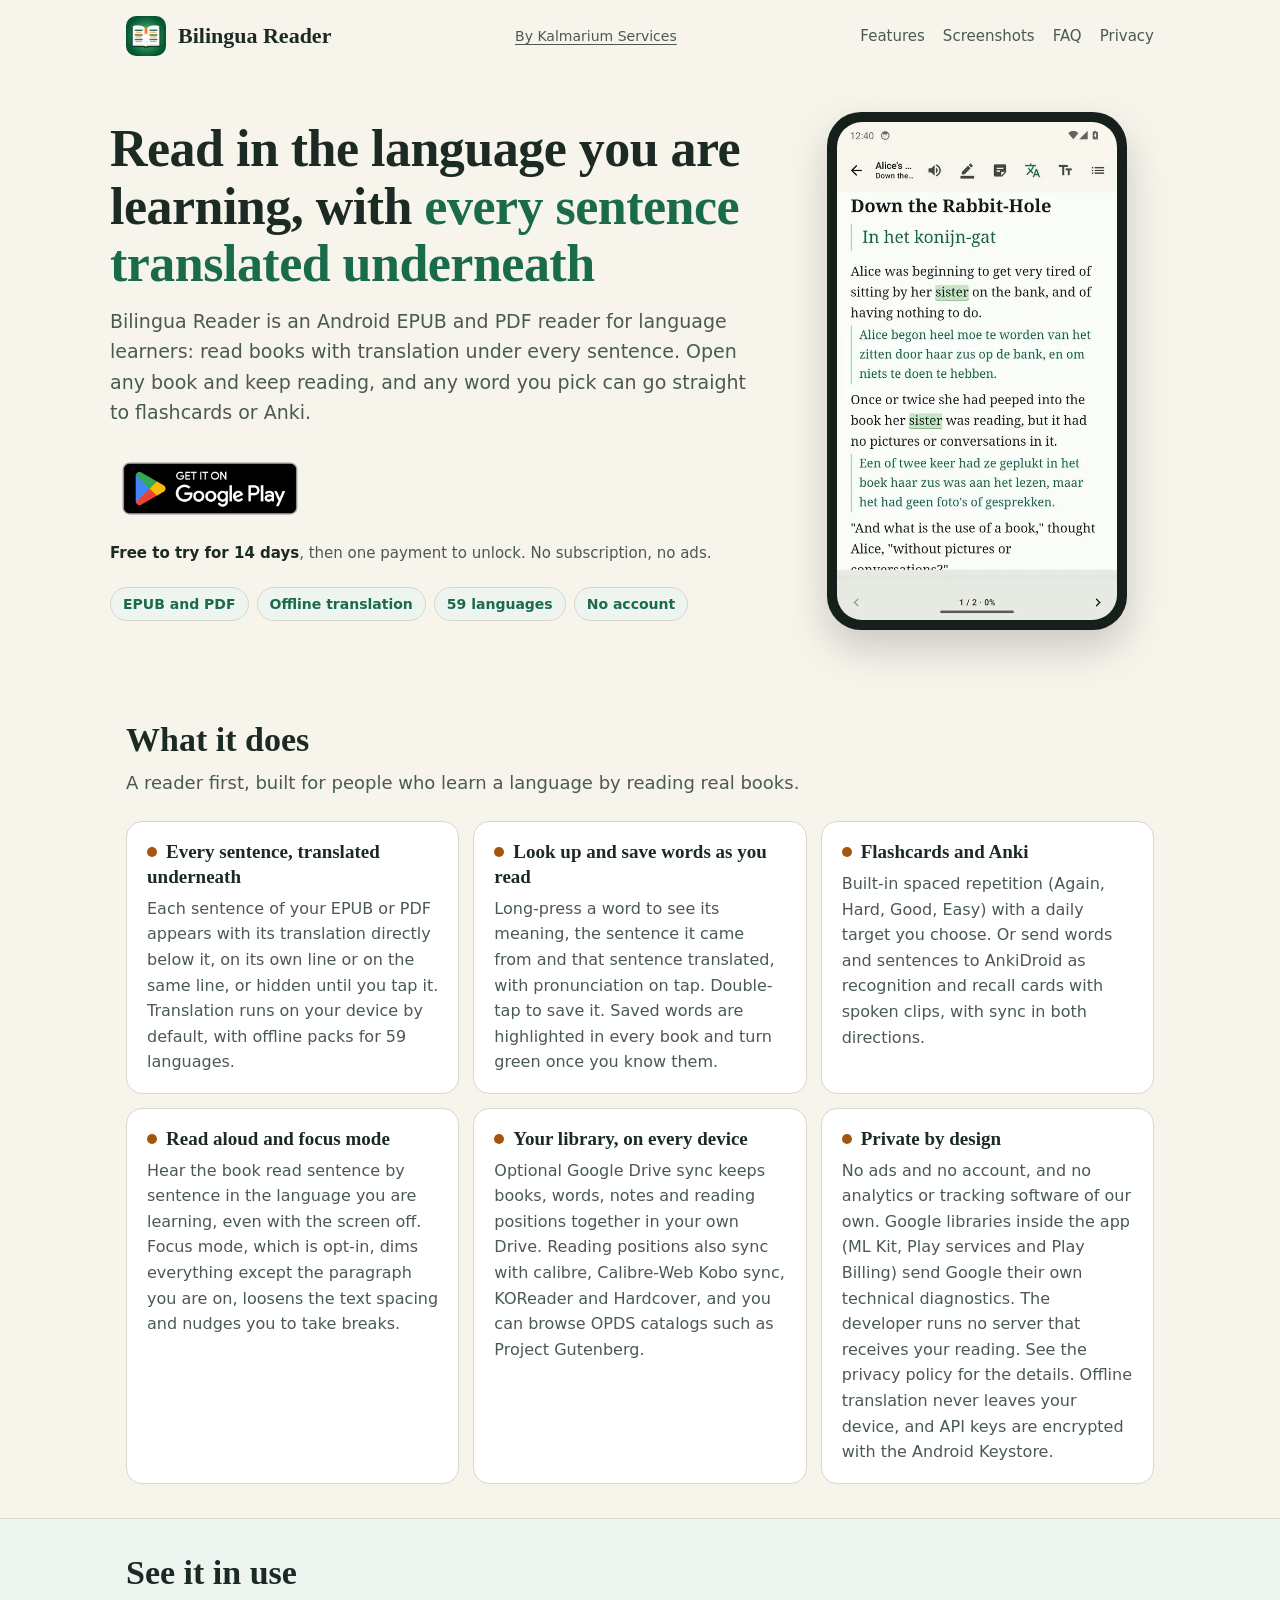
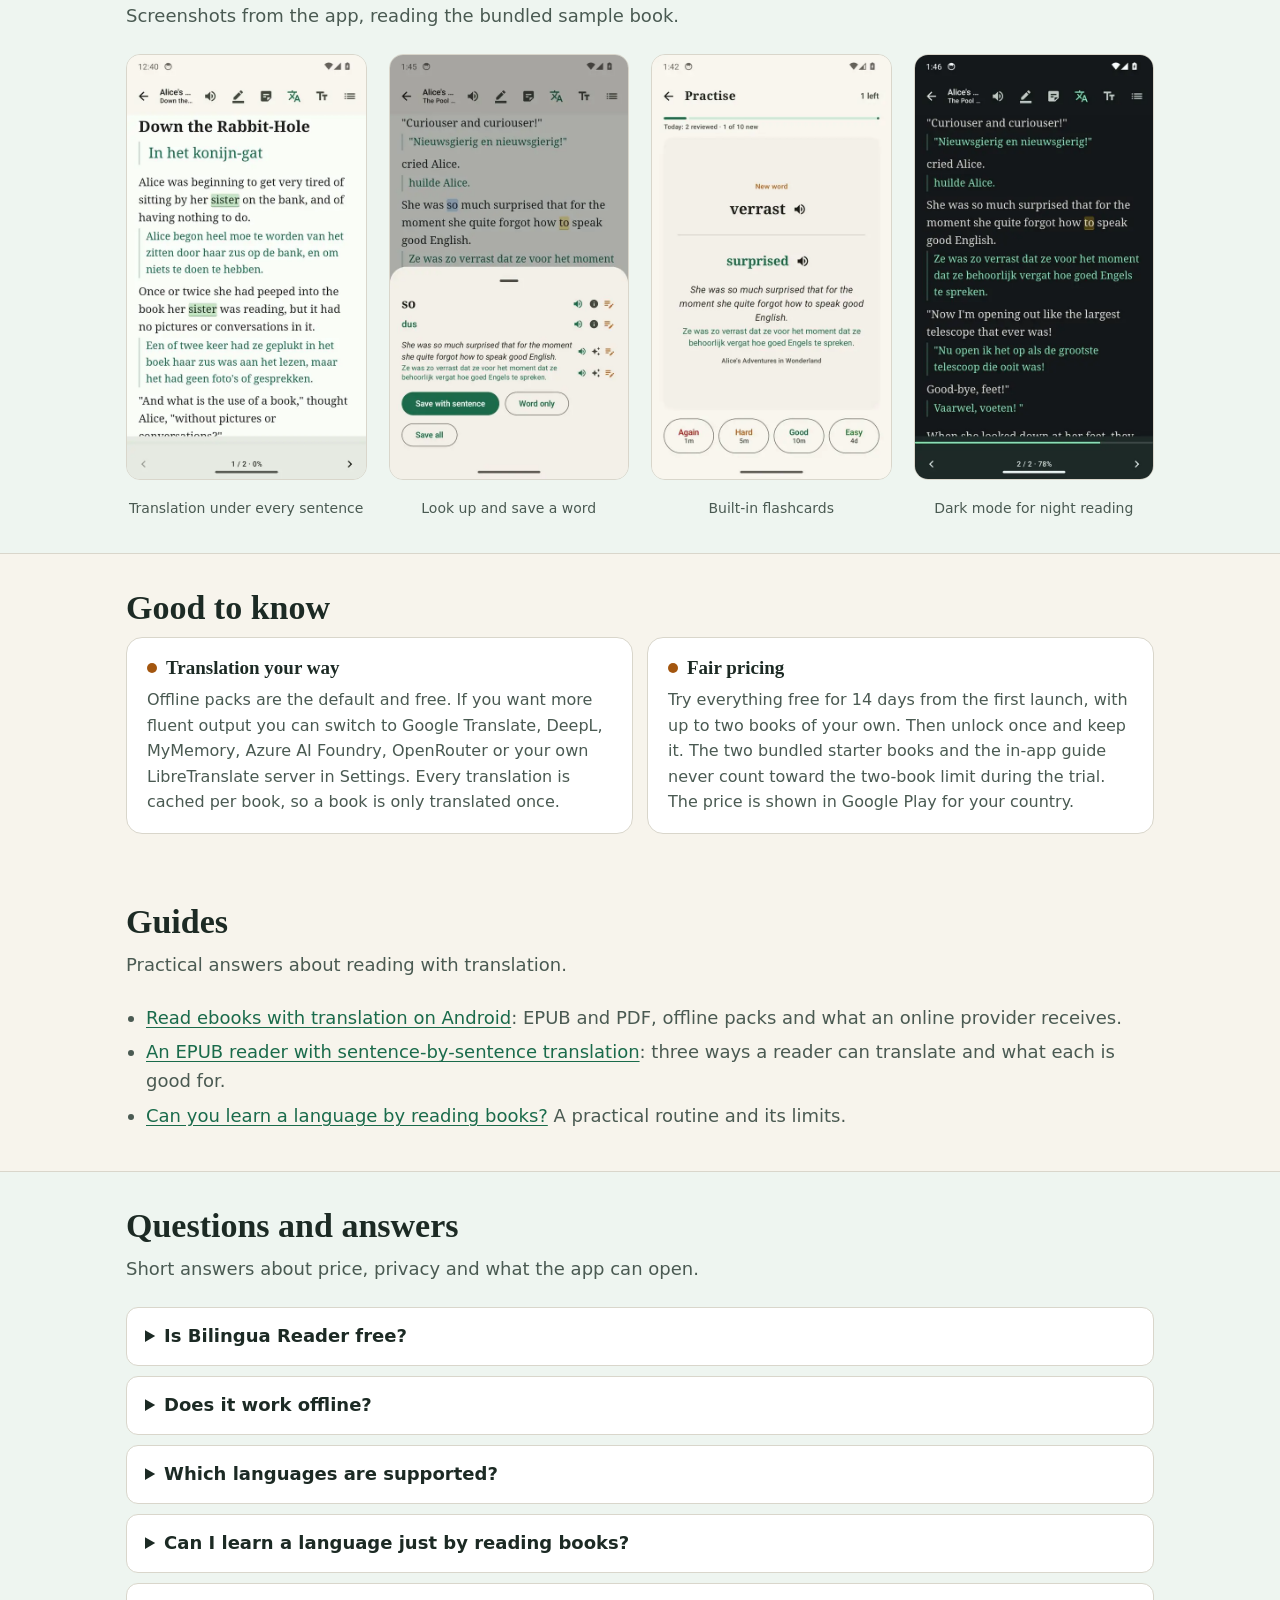
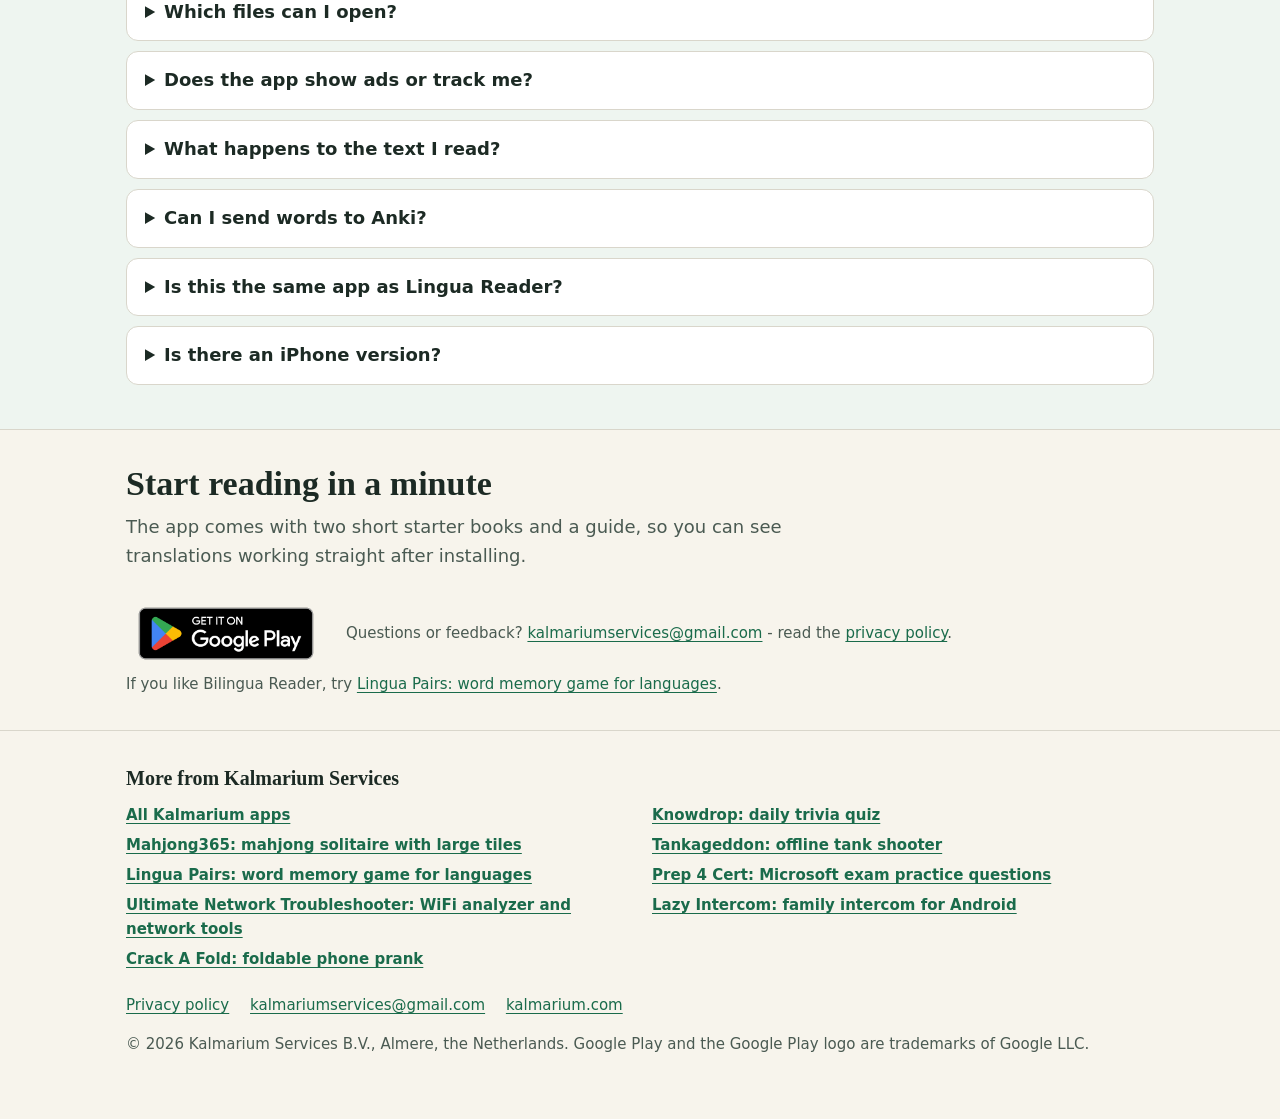
==== commit 6b5bbf0c: "seo: brand roll-out on home and privacy pages (byline, footer sister links, shared Organization node" ====
--- a/index.html
+++ b/index.html
@@ -26,133 +26,160 @@
 <script type="application/ld+json">
 {
   "@context": "https://schema.org",
-  "@type": "MobileApplication",
-  "name": "Bilingua Reader",
-  "@id": "https://bilingua.kalmarium.com/#app",
-  "alternateName": [
-    "Bilingua",
-    "Bilingua: Bilingual Books EPUB",
-    "Lingua Reader"
-  ],
-  "operatingSystem": "Android",
-  "applicationCategory": "EducationalApplication",
-  "featureList": [
-    "Offline sentence translation",
-    "EPUB and PDF",
-    "Flashcards",
-    "AnkiDroid sync",
-    "Read aloud",
-    "Focus mode"
-  ],
-  "description": "An EPUB and PDF reader for language learners. Every sentence is shown with its translation underneath, translation runs offline by default, and words you save go to built-in flashcards or AnkiDroid. Free to install with a 14-day free trial and a one-time in-app purchase to unlock it. No ads and no account.",
-  "url": "https://bilingua.kalmarium.com/",
-  "installUrl": "https://play.google.com/store/apps/details?id=com.lingua.reader&referrer=utm_source%3Dwebsite%26utm_medium%3Dhero",
-  "image": "https://bilingua.kalmarium.com/img/og-image.jpg",
-  "screenshot": [
-    "https://bilingua.kalmarium.com/img/reading.webp",
-    "https://bilingua.kalmarium.com/img/lookup.webp",
-    "https://bilingua.kalmarium.com/img/practice.webp",
-    "https://bilingua.kalmarium.com/img/dark.webp"
-  ],
-  "inLanguage": "en",
-  "offers": {
-    "@type": "Offer",
-    "price": "0",
-    "priceCurrency": "EUR",
-    "availability": "https://schema.org/InStock",
-    "url": "https://play.google.com/store/apps/details?id=com.lingua.reader&referrer=utm_source%3Dwebsite%26utm_medium%3Dhero"
-  },
-  "publisher": {
-    "@type": "Organization",
-    "name": "Kalmarium",
-    "url": "https://kalmarium.com"
-  }
-}
-</script>
-<script type="application/ld+json">
-{
-  "@context": "https://schema.org",
-  "@type": "FAQPage",
-  "mainEntity": [
+  "@graph": [
     {
-      "@type": "Question",
-      "name": "Is Bilingua Reader free?",
-      "acceptedAnswer": {
-        "@type": "Answer",
-        "text": "It is free to download and free to try. You get 14 days with everything unlocked, including up to two books of your own. After that you unlock it once with a single payment through Google Play. There is no subscription, and the purchase belongs to your Google account, so it follows you to a new phone."
+      "@type": "MobileApplication",
+      "name": "Bilingua Reader",
+      "@id": "https://bilingua.kalmarium.com/#app",
+      "alternateName": [
+        "Bilingua",
+        "Bilingua: Bilingual Books EPUB",
+        "Lingua Reader"
+      ],
+      "operatingSystem": "Android",
+      "applicationCategory": "EducationalApplication",
+      "featureList": [
+        "Offline sentence translation",
+        "EPUB and PDF",
+        "Flashcards",
+        "AnkiDroid sync",
+        "Read aloud",
+        "Focus mode"
+      ],
+      "description": "An EPUB and PDF reader for language learners. Every sentence is shown with its translation underneath, translation runs offline by default, and words you save go to built-in flashcards or AnkiDroid. Free to install with a 14-day free trial and a one-time in-app purchase to unlock it. No ads and no account.",
+      "url": "https://bilingua.kalmarium.com/",
+      "installUrl": "https://play.google.com/store/apps/details?id=com.lingua.reader&referrer=utm_source%3Dwebsite%26utm_medium%3Dhero",
+      "image": "https://bilingua.kalmarium.com/img/og-image.jpg",
+      "screenshot": [
+        "https://bilingua.kalmarium.com/img/reading.webp",
+        "https://bilingua.kalmarium.com/img/lookup.webp",
+        "https://bilingua.kalmarium.com/img/practice.webp",
+        "https://bilingua.kalmarium.com/img/dark.webp"
+      ],
+      "inLanguage": "en",
+      "offers": {
+        "@type": "Offer",
+        "price": "0",
+        "priceCurrency": "EUR",
+        "availability": "https://schema.org/InStock",
+        "url": "https://play.google.com/store/apps/details?id=com.lingua.reader&referrer=utm_source%3Dwebsite%26utm_medium%3Dhero"
+      },
+      "publisher": {
+        "@id": "https://apps.kalmarium.com/#org"
       }
     },
     {
-      "@type": "Question",
-      "name": "Does it work offline?",
-      "acceptedAnswer": {
-        "@type": "Answer",
-        "text": "Yes. By default translation runs on your device with downloadable language packs, so nothing you read is sent anywhere and it works without a connection. You download each pack once. Online translation providers are optional."
+      "@type": "Organization",
+      "@id": "https://apps.kalmarium.com/#org",
+      "name": "Kalmarium Services",
+      "legalName": "Kalmarium Services B.V.",
+      "alternateName": [
+        "Kalmarium",
+        "Kalmarium Apps"
+      ],
+      "url": "https://apps.kalmarium.com/",
+      "logo": "https://apps.kalmarium.com/brand/dev-icon-512.png",
+      "email": "kalmariumservices@gmail.com",
+      "sameAs": [
+        "https://play.google.com/store/apps/developer?id=Kalmarium+Services",
+        "https://www.youtube.com/@kalmariumservices",
+        "https://kalmarium.com"
+      ]
+    },
+    {
+      "@type": "WebSite",
+      "@id": "https://bilingua.kalmarium.com/#website",
+      "name": "Bilingua Reader",
+      "url": "https://bilingua.kalmarium.com/",
+      "inLanguage": "en",
+      "publisher": {
+        "@id": "https://apps.kalmarium.com/#org"
       }
     },
     {
-      "@type": "Question",
-      "name": "Which languages are supported?",
-      "acceptedAnswer": {
-        "@type": "Answer",
-        "text": "The offline packs cover 59 languages, and the Languages screen shows what is already on your device. Online providers such as Google Translate, DeepL, MyMemory, Azure AI Foundry, OpenRouter or your own LibreTranslate server can be switched on in Settings if you want more fluent output."
-      }
-    },
-    {
-      "@type": "Question",
-      "name": "Can I learn a language just by reading books?",
-      "acceptedAnswer": {
-        "@type": "Answer",
-        "text": "Reading with support is one useful part of learning a language. Bilingua keeps the translation at hand, lets you save the words you meet and review them as flashcards, and reads aloud. It does not replace speaking practice or a course."
-      }
-    },
-    {
-      "@type": "Question",
-      "name": "Which files can I open?",
-      "acceptedAnswer": {
-        "@type": "Answer",
-        "text": "EPUB books and PDFs. A PDF is re-flowed into readable text so sentence translation works there too. DRM-protected books cannot be opened, and a scanned PDF without a text layer cannot be translated because the app has no OCR."
-      }
-    },
-    {
-      "@type": "Question",
-      "name": "Does the app show ads or track me?",
-      "acceptedAnswer": {
-        "@type": "Answer",
-        "text": "No ads and no account, and no analytics or tracking software of our own. Google libraries inside the app (ML Kit, Play services and Play Billing) send Google their own technical diagnostics. The developer runs no server that receives your reading. See the privacy policy for the details."
-      }
-    },
-    {
-      "@type": "Question",
-      "name": "What happens to the text I read?",
-      "acceptedAnswer": {
-        "@type": "Answer",
-        "text": "With the default offline translation it stays on your device. If you choose an online provider, the sentence being translated goes directly from your device to that provider using a key you supply, and the app tells you so before you switch. Optional sync stores your data in your own Google Drive."
-      }
-    },
-    {
-      "@type": "Question",
-      "name": "Can I send words to Anki?",
-      "acceptedAnswer": {
-        "@type": "Answer",
-        "text": "Yes. Saved words and sentences can go to AnkiDroid as ready-made cards, with spoken clips on both sides, and the sync runs both ways. Without AnkiDroid you can export an Anki-ready file. The app also has its own flashcards with spaced repetition."
-      }
-    },
-    {
-      "@type": "Question",
-      "name": "Is this the same app as Lingua Reader?",
-      "acceptedAnswer": {
-        "@type": "Answer",
-        "text": "Yes. Lingua Reader was renamed Bilingua Reader in version 5.0. Your library, saved words, notes and settings were kept. On Google Play the listing is called Bilingua: Bilingual Books EPUB."
-      }
-    },
-    {
-      "@type": "Question",
-      "name": "Is there an iPhone version?",
-      "acceptedAnswer": {
-        "@type": "Answer",
-        "text": "Not at the moment. Bilingua Reader is an Android app, available on Google Play."
-      }
+      "@type": "FAQPage",
+      "mainEntity": [
+        {
+          "@type": "Question",
+          "name": "Is Bilingua Reader free?",
+          "acceptedAnswer": {
+            "@type": "Answer",
+            "text": "It is free to download and free to try. You get 14 days with everything unlocked, including up to two books of your own. After that you unlock it once with a single payment through Google Play. There is no subscription, and the purchase belongs to your Google account, so it follows you to a new phone."
+          }
+        },
+        {
+          "@type": "Question",
+          "name": "Does it work offline?",
+          "acceptedAnswer": {
+            "@type": "Answer",
+            "text": "Yes. By default translation runs on your device with downloadable language packs, so nothing you read is sent anywhere and it works without a connection. You download each pack once. Online translation providers are optional."
+          }
+        },
+        {
+          "@type": "Question",
+          "name": "Which languages are supported?",
+          "acceptedAnswer": {
+            "@type": "Answer",
+            "text": "The offline packs cover 59 languages, and the Languages screen shows what is already on your device. Online providers such as Google Translate, DeepL, MyMemory, Azure AI Foundry, OpenRouter or your own LibreTranslate server can be switched on in Settings if you want more fluent output."
+          }
+        },
+        {
+          "@type": "Question",
+          "name": "Can I learn a language just by reading books?",
+          "acceptedAnswer": {
+            "@type": "Answer",
+            "text": "Reading with support is one useful part of learning a language. Bilingua keeps the translation at hand, lets you save the words you meet and review them as flashcards, and reads aloud. It does not replace speaking practice or a course."
+          }
+        },
+        {
+          "@type": "Question",
+          "name": "Which files can I open?",
+          "acceptedAnswer": {
+            "@type": "Answer",
+            "text": "EPUB books and PDFs. A PDF is re-flowed into readable text so sentence translation works there too. DRM-protected books cannot be opened, and a scanned PDF without a text layer cannot be translated because the app has no OCR."
+          }
+        },
+        {
+          "@type": "Question",
+          "name": "Does the app show ads or track me?",
+          "acceptedAnswer": {
+            "@type": "Answer",
+            "text": "No ads and no account, and no analytics or tracking software of our own. Google libraries inside the app (ML Kit, Play services and Play Billing) send Google their own technical diagnostics. The developer runs no server that receives your reading. See the privacy policy for the details."
+          }
+        },
+        {
+          "@type": "Question",
+          "name": "What happens to the text I read?",
+          "acceptedAnswer": {
+            "@type": "Answer",
+            "text": "With the default offline translation it stays on your device. If you choose an online provider, the sentence being translated goes directly from your device to that provider using a key you supply, and the app tells you so before you switch. Optional sync stores your data in your own Google Drive."
+          }
+        },
+        {
+          "@type": "Question",
+          "name": "Can I send words to Anki?",
+          "acceptedAnswer": {
+            "@type": "Answer",
+            "text": "Yes. Saved words and sentences can go to AnkiDroid as ready-made cards, with spoken clips on both sides, and the sync runs both ways. Without AnkiDroid you can export an Anki-ready file. The app also has its own flashcards with spaced repetition."
+          }
+        },
+        {
+          "@type": "Question",
+          "name": "Is this the same app as Lingua Reader?",
+          "acceptedAnswer": {
+            "@type": "Answer",
+            "text": "Yes. Lingua Reader was renamed Bilingua Reader in version 5.0. Your library, saved words, notes and settings were kept. On Google Play the listing is called Bilingua: Bilingual Books EPUB."
+          }
+        },
+        {
+          "@type": "Question",
+          "name": "Is there an iPhone version?",
+          "acceptedAnswer": {
+            "@type": "Answer",
+            "text": "Not at the moment. Bilingua Reader is an Android app, available on Google Play."
+          }
+        }
+      ]
     }
   ]
 }
@@ -164,6 +191,7 @@
 <header class="site">
   <div class="wrap">
     <a class="brand" href="/"><img src="/img/icon-192.png" width="40" height="40" alt="Bilingua Reader app icon">Bilingua Reader</a>
+    <a class="byline" href="https://apps.kalmarium.com/?utm_source=bilingua&amp;utm_medium=byline">By Kalmarium Services</a>
     <nav aria-label="Main">
       <a href="/#features">Features</a>
       <a href="/#screens">Screenshots</a>
@@ -278,25 +306,26 @@
 </a>
         <p class="price-note">Questions or feedback? <a href="mailto:kalmariumservices@gmail.com">kalmariumservices@gmail.com</a> - read the <a href="/privacy-policy.html">privacy policy</a>.</p>
       </div>
+      <p class="price-note">If you like Bilingua Reader, try <a href="https://lingua.kalmarium.com/?utm_source=bilingua&amp;utm_medium=related">Lingua Pairs: word memory game for languages</a>.</p>
     </div>
   </section>
 </main>
 <footer class="site">
   <div class="wrap">
-    <h2>More from Kalmarium</h2>
+    <h2>More from Kalmarium Services</h2>
     <ul class="more">
       <li><a href="https://apps.kalmarium.com/?utm_source=bilingua&amp;utm_medium=footer">All Kalmarium apps</a></li>
-      <li><a href="https://knowdrop.kalmarium.com">Knowdrop - daily trivia quiz</a></li>
-      <li><a href="https://lingua.kalmarium.com">Lingua Pairs - translation memory game</a></li>
-      <li><a href="https://netcheck.kalmarium.com">Ultimate Network Troubleshooter - Wi-Fi and network analyzer</a></li>
-      <li><a href="https://prep4cert.kalmarium.com">Prep 4 Cert - certification exam practice</a></li>
-      <li><a href="https://tankageddon.kalmarium.com">Tankageddon - tank battle game</a></li>
-      <li><a href="https://crackafold.kalmarium.com">Crack A Fold - foldable phone crack prank</a></li>
-      <li><a href="https://intercom.kalmarium.com">Lazy Intercom - family intercom app</a></li>
-      <li><a href="https://mahjong365.kalmarium.com/">Mahjong365 - daily mahjong solitaire</a></li>
+      <li><a href="https://knowdrop.kalmarium.com/?utm_source=bilingua&amp;utm_medium=footer&amp;utm_campaign=sister">Knowdrop: daily trivia quiz</a></li>
+      <li><a href="https://mahjong365.kalmarium.com/?utm_source=bilingua&amp;utm_medium=footer&amp;utm_campaign=sister">Mahjong365: mahjong solitaire with large tiles</a></li>
+      <li><a href="https://tankageddon.kalmarium.com/?utm_source=bilingua&amp;utm_medium=footer&amp;utm_campaign=sister">Tankageddon: offline tank shooter</a></li>
+      <li><a href="https://lingua.kalmarium.com/?utm_source=bilingua&amp;utm_medium=footer&amp;utm_campaign=sister">Lingua Pairs: word memory game for languages</a></li>
+      <li><a href="https://prep4cert.kalmarium.com/?utm_source=bilingua&amp;utm_medium=footer&amp;utm_campaign=sister">Prep 4 Cert: Microsoft exam practice questions</a></li>
+      <li><a href="https://netcheck.kalmarium.com/?utm_source=bilingua&amp;utm_medium=footer&amp;utm_campaign=sister">Ultimate Network Troubleshooter: WiFi analyzer and network tools</a></li>
+      <li><a href="https://intercom.kalmarium.com/?utm_source=bilingua&amp;utm_medium=footer&amp;utm_campaign=sister">Lazy Intercom: family intercom for Android</a></li>
+      <li><a href="https://crackafold.kalmarium.com/?utm_source=bilingua&amp;utm_medium=footer&amp;utm_campaign=sister">Crack A Fold: foldable phone prank</a></li>
     </ul>
     <p class="legal"><a href="/privacy-policy.html">Privacy policy</a> <a href="mailto:kalmariumservices@gmail.com">kalmariumservices@gmail.com</a> <a href="https://kalmarium.com">kalmarium.com</a></p>
-    <p>Bilingua Reader, formerly Lingua Reader, is made by Kalmarium. Google Play and the Google Play logo are trademarks of Google LLC.</p>
+    <p>&copy; 2026 Kalmarium Services B.V., Almere, the Netherlands. Google Play and the Google Play logo are trademarks of Google LLC.</p>
   </div>
 </footer>
 </body>
